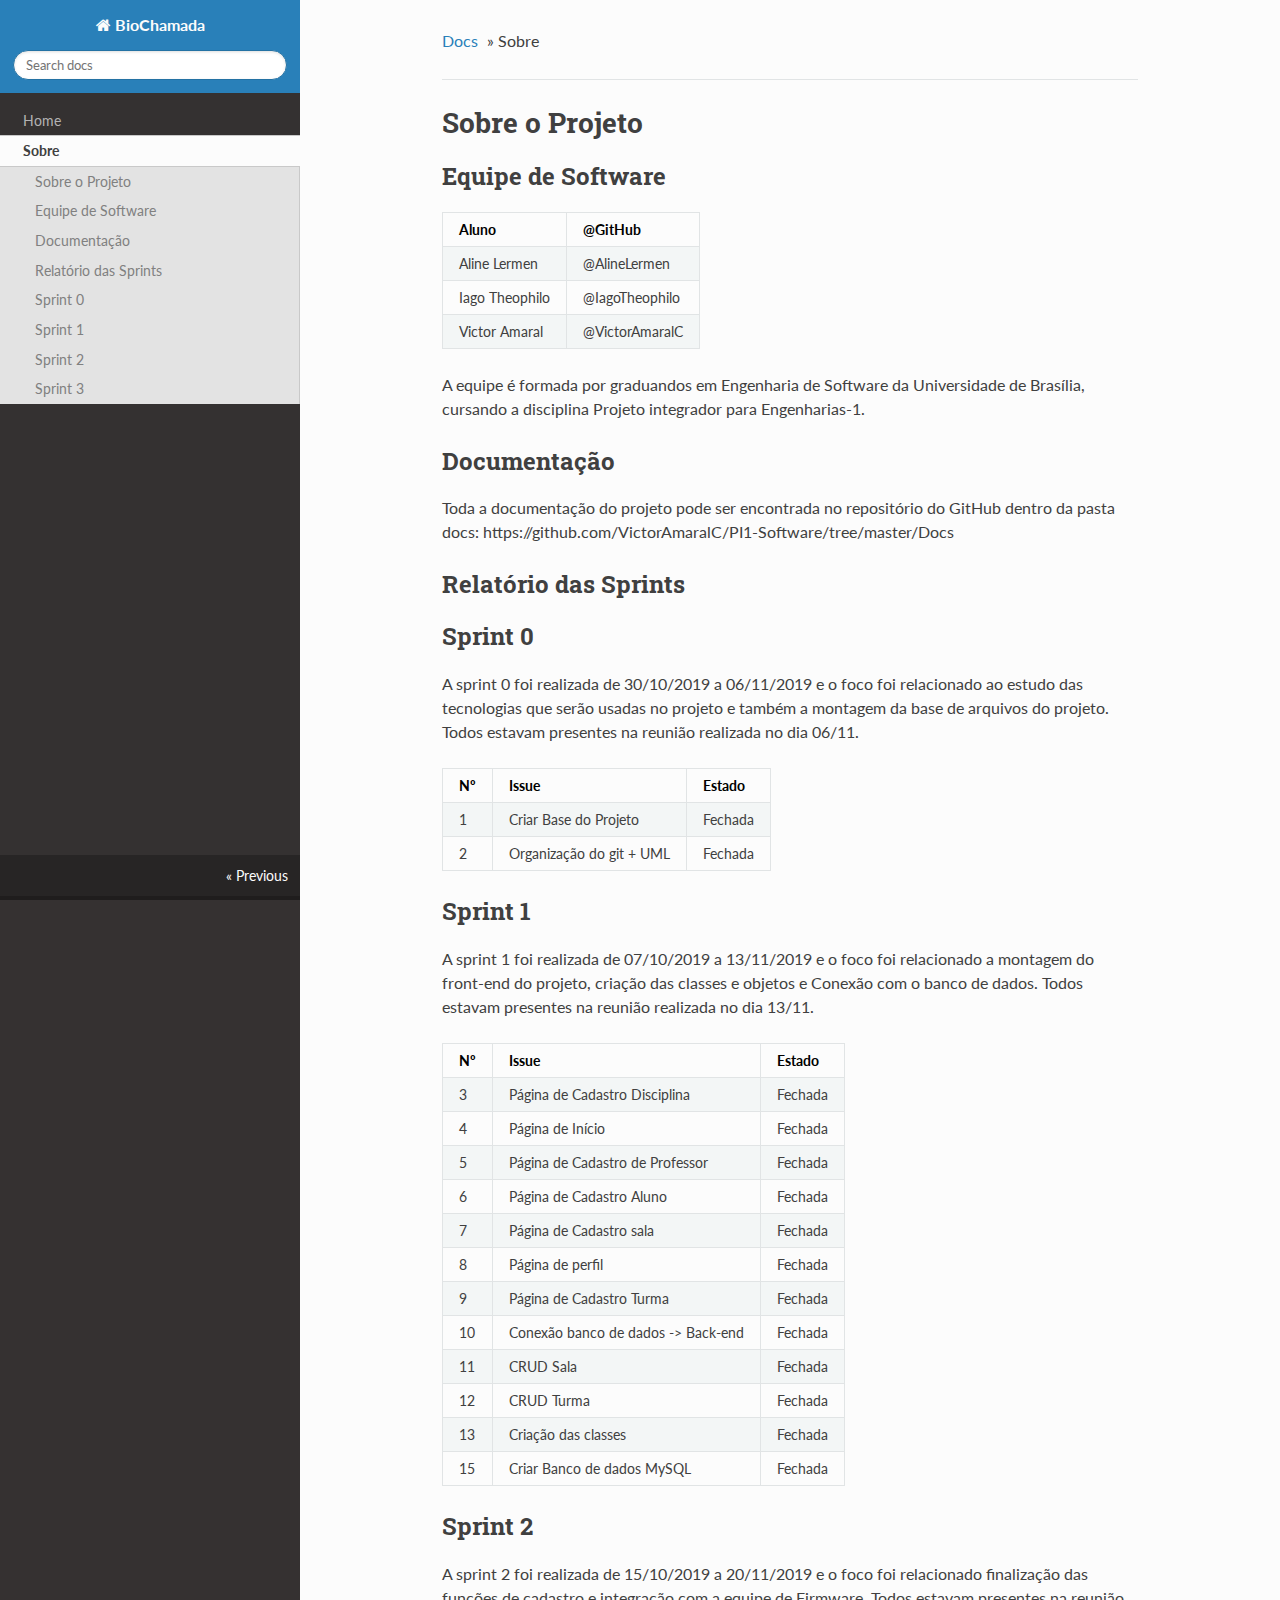
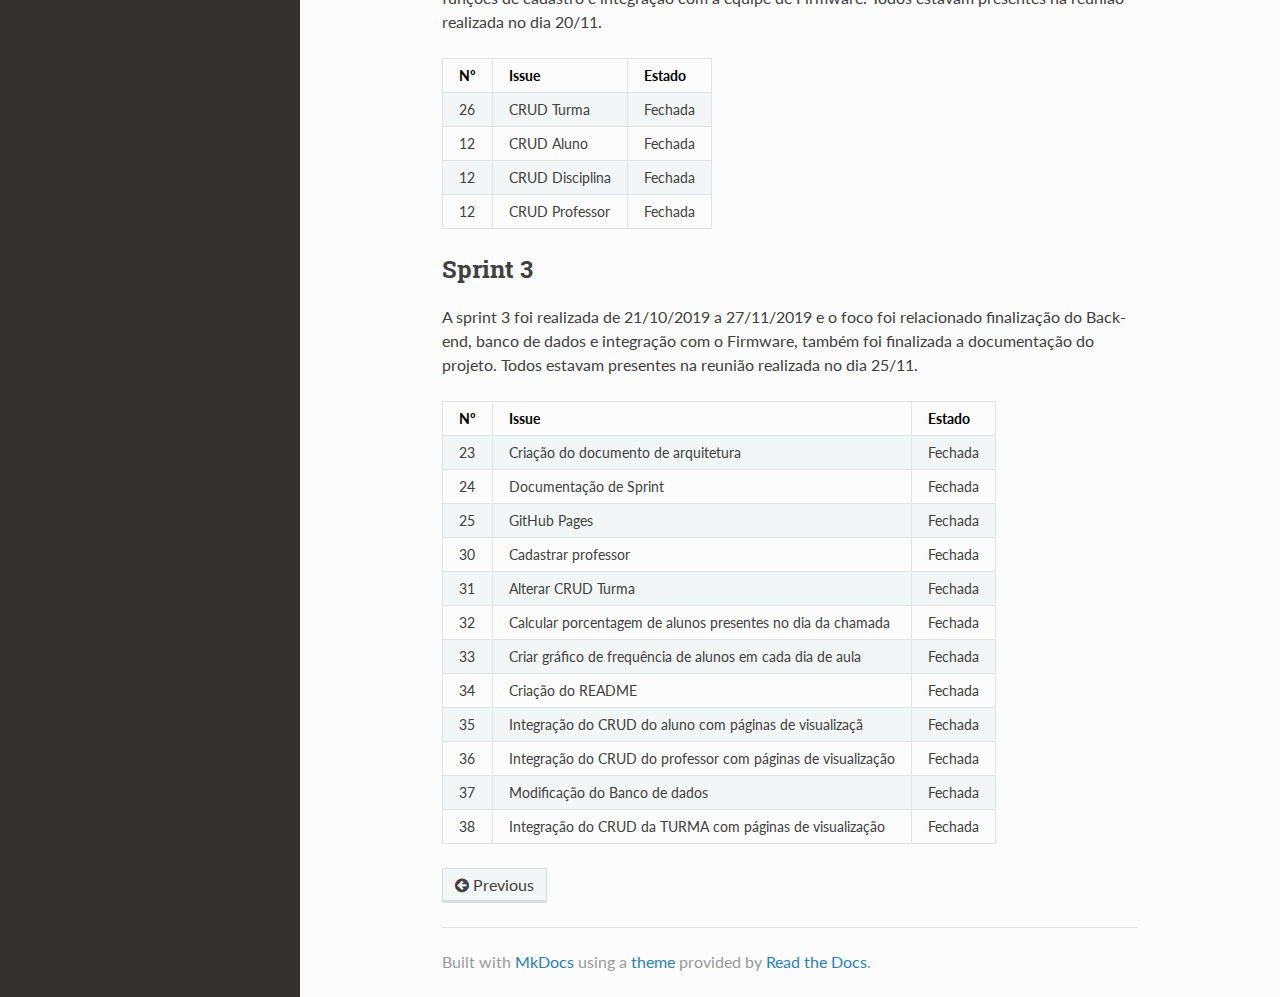
==== gh_pages/site/sobre/index.html @ 3fec2be5 "#25 #24 - Criação do GitHub Pages e da documentação de sprints" ====
<!DOCTYPE html>
<!--[if IE 8]><html class="no-js lt-ie9" lang="en" > <![endif]-->
<!--[if gt IE 8]><!--> <html class="no-js" lang="en" > <!--<![endif]-->
<head>
  <meta charset="utf-8">
  <meta http-equiv="X-UA-Compatible" content="IE=edge">
  <meta name="viewport" content="width=device-width, initial-scale=1.0">
  
  
  <link rel="shortcut icon" href="../img/favicon.ico">
  <title>Sobre - BioChamada</title>
  <link href='https://fonts.googleapis.com/css?family=Lato:400,700|Roboto+Slab:400,700|Inconsolata:400,700' rel='stylesheet' type='text/css'>

  <link rel="stylesheet" href="../css/theme.css" type="text/css" />
  <link rel="stylesheet" href="../css/theme_extra.css" type="text/css" />
  <link rel="stylesheet" href="../css/highlight.css">
  
  <script>
    // Current page data
    var mkdocs_page_name = "Sobre";
    var mkdocs_page_input_path = "sobre.md";
    var mkdocs_page_url = "/sobre/";
  </script>
  
  <script src="../js/jquery-2.1.1.min.js"></script>
  <script src="../js/modernizr-2.8.3.min.js"></script>
  <script type="text/javascript" src="../js/highlight.pack.js"></script> 
  
</head>

<body class="wy-body-for-nav" role="document">

  <div class="wy-grid-for-nav">

    
    <nav data-toggle="wy-nav-shift" class="wy-nav-side stickynav">
      <div class="wy-side-nav-search">
        <a href=".." class="icon icon-home"> BioChamada</a>
        <div role="search">
  <form id ="rtd-search-form" class="wy-form" action="../search.html" method="get">
    <input type="text" name="q" placeholder="Search docs" />
  </form>
</div>
      </div>

      <div class="wy-menu wy-menu-vertical" data-spy="affix" role="navigation" aria-label="main navigation">
	<ul class="current">
	  
          
            <li class="toctree-l1">
		
    <a class="" href="..">Home</a>
	    </li>
          
            <li class="toctree-l1 current">
		
    <a class="current" href="./">Sobre</a>
    <ul class="subnav">
            
    <li class="toctree-l2"><a href="#sobre-o-projeto">Sobre o Projeto</a></li>
    
        <ul>
        
            <li><a class="toctree-l3" href="#equipe-de-software">Equipe de Software</a></li>
        
            <li><a class="toctree-l3" href="#documentacao">Documentação</a></li>
        
            <li><a class="toctree-l3" href="#relatorio-das-sprints">Relatório das Sprints</a></li>
        
            <li><a class="toctree-l3" href="#sprint-0">Sprint 0</a></li>
        
            <li><a class="toctree-l3" href="#sprint-1">Sprint 1</a></li>
        
            <li><a class="toctree-l3" href="#sprint-2">Sprint 2</a></li>
        
            <li><a class="toctree-l3" href="#sprint-3">Sprint 3</a></li>
        
        </ul>
    

    </ul>
	    </li>
          
        </ul>
      </div>
      &nbsp;
    </nav>

    <section data-toggle="wy-nav-shift" class="wy-nav-content-wrap">

      
      <nav class="wy-nav-top" role="navigation" aria-label="top navigation">
        <i data-toggle="wy-nav-top" class="fa fa-bars"></i>
        <a href="..">BioChamada</a>
      </nav>

      
      <div class="wy-nav-content">
        <div class="rst-content">
          <div role="navigation" aria-label="breadcrumbs navigation">
  <ul class="wy-breadcrumbs">
    <li><a href="..">Docs</a> &raquo;</li>
    
      
    
    <li>Sobre</li>
    <li class="wy-breadcrumbs-aside">
      
    </li>
  </ul>
  <hr/>
</div>
          <div role="main">
            <div class="section">
              
                <h1 id="sobre-o-projeto">Sobre o Projeto</h1>
<h2 id="equipe-de-software">Equipe de Software</h2>
<table>
<thead>
<tr>
<th>Aluno</th>
<th>@GitHub</th>
</tr>
</thead>
<tbody>
<tr>
<td>Aline Lermen</td>
<td>@AlineLermen</td>
</tr>
<tr>
<td>Iago Theophilo</td>
<td>@IagoTheophilo</td>
</tr>
<tr>
<td>Victor Amaral</td>
<td>@VictorAmaralC</td>
</tr>
</tbody>
</table>
<p>A equipe é formada por graduandos em Engenharia de Software da Universidade de Brasília, cursando a disciplina Projeto integrador para Engenharias-1.</p>
<h2 id="documentacao">Documentação</h2>
<p>Toda a documentação do projeto pode ser encontrada no repositório do GitHub dentro da pasta docs: https://github.com/VictorAmaralC/PI1-Software/tree/master/Docs</p>
<h2 id="relatorio-das-sprints">Relatório das Sprints</h2>
<h2 id="sprint-0">Sprint 0</h2>
<p>A sprint 0 foi realizada de 30/10/2019 a 06/11/2019 e o foco foi relacionado ao estudo das tecnologias que serão usadas no projeto e também a montagem da base de arquivos do projeto. Todos estavam presentes na reunião realizada no dia 06/11.</p>
<table>
<thead>
<tr>
<th>Nº</th>
<th>Issue</th>
<th>Estado</th>
</tr>
</thead>
<tbody>
<tr>
<td>1</td>
<td>Criar Base do Projeto</td>
<td>Fechada</td>
</tr>
<tr>
<td>2</td>
<td>Organização do git + UML</td>
<td>Fechada</td>
</tr>
</tbody>
</table>
<h2 id="sprint-1">Sprint 1</h2>
<p>A sprint 1 foi realizada de 07/10/2019 a 13/11/2019 e o foco foi relacionado a montagem do front-end do projeto, criação das classes e objetos e Conexão com o banco de dados. Todos estavam presentes na reunião realizada no dia 13/11.</p>
<table>
<thead>
<tr>
<th>Nº</th>
<th>Issue</th>
<th>Estado</th>
</tr>
</thead>
<tbody>
<tr>
<td>3</td>
<td>Página de Cadastro Disciplina</td>
<td>Fechada</td>
</tr>
<tr>
<td>4</td>
<td>Página de Início</td>
<td>Fechada</td>
</tr>
<tr>
<td>5</td>
<td>Página de Cadastro de Professor</td>
<td>Fechada</td>
</tr>
<tr>
<td>6</td>
<td>Página de Cadastro Aluno</td>
<td>Fechada</td>
</tr>
<tr>
<td>7</td>
<td>Página de Cadastro sala</td>
<td>Fechada</td>
</tr>
<tr>
<td>8</td>
<td>Página de perfil</td>
<td>Fechada</td>
</tr>
<tr>
<td>9</td>
<td>Página de Cadastro Turma</td>
<td>Fechada</td>
</tr>
<tr>
<td>10</td>
<td>Conexão banco de dados -&gt; Back-end</td>
<td>Fechada</td>
</tr>
<tr>
<td>11</td>
<td>CRUD Sala</td>
<td>Fechada</td>
</tr>
<tr>
<td>12</td>
<td>CRUD Turma</td>
<td>Fechada</td>
</tr>
<tr>
<td>13</td>
<td>Criação das classes</td>
<td>Fechada</td>
</tr>
<tr>
<td>15</td>
<td>Criar Banco de dados MySQL</td>
<td>Fechada</td>
</tr>
</tbody>
</table>
<h2 id="sprint-2">Sprint 2</h2>
<p>A sprint 2 foi realizada de 15/10/2019 a 20/11/2019 e o foco foi relacionado finalização das funções de cadastro e integração com a equipe de Firmware. Todos estavam presentes na reunião realizada no dia 20/11.</p>
<table>
<thead>
<tr>
<th>Nº</th>
<th>Issue</th>
<th>Estado</th>
</tr>
</thead>
<tbody>
<tr>
<td>26</td>
<td>CRUD Turma</td>
<td>Fechada</td>
</tr>
<tr>
<td>12</td>
<td>CRUD Aluno</td>
<td>Fechada</td>
</tr>
<tr>
<td>12</td>
<td>CRUD Disciplina</td>
<td>Fechada</td>
</tr>
<tr>
<td>12</td>
<td>CRUD Professor</td>
<td>Fechada</td>
</tr>
</tbody>
</table>
<h2 id="sprint-3">Sprint 3</h2>
<p>A sprint 3 foi realizada de 21/10/2019 a 27/11/2019 e o foco foi relacionado finalização do Back-end, banco de dados e integração com o Firmware, também foi finalizada a documentação do projeto. Todos estavam presentes na reunião realizada no dia 25/11.</p>
<table>
<thead>
<tr>
<th>Nº</th>
<th>Issue</th>
<th>Estado</th>
</tr>
</thead>
<tbody>
<tr>
<td>23</td>
<td>Criação do documento de arquitetura</td>
<td>Fechada</td>
</tr>
<tr>
<td>24</td>
<td>Documentação de Sprint</td>
<td>Fechada</td>
</tr>
<tr>
<td>25</td>
<td>GitHub Pages</td>
<td>Fechada</td>
</tr>
<tr>
<td>30</td>
<td>Cadastrar professor</td>
<td>Fechada</td>
</tr>
<tr>
<td>31</td>
<td>Alterar CRUD Turma</td>
<td>Fechada</td>
</tr>
<tr>
<td>32</td>
<td>Calcular porcentagem de alunos presentes no dia da chamada</td>
<td>Fechada</td>
</tr>
<tr>
<td>33</td>
<td>Criar gráfico de frequência de alunos em cada dia de aula</td>
<td>Fechada</td>
</tr>
<tr>
<td>34</td>
<td>Criação do README</td>
<td>Fechada</td>
</tr>
<tr>
<td>35</td>
<td>Integração do CRUD do aluno com páginas de visualizaçã</td>
<td>Fechada</td>
</tr>
<tr>
<td>36</td>
<td>Integração do CRUD do professor com páginas de visualização</td>
<td>Fechada</td>
</tr>
<tr>
<td>37</td>
<td>Modificação do Banco de dados</td>
<td>Fechada</td>
</tr>
<tr>
<td>38</td>
<td>Integração do CRUD da TURMA com páginas de visualização</td>
<td>Fechada</td>
</tr>
</tbody>
</table>
              
            </div>
          </div>
          <footer>
  
    <div class="rst-footer-buttons" role="navigation" aria-label="footer navigation">
      
      
        <a href=".." class="btn btn-neutral" title="Home"><span class="icon icon-circle-arrow-left"></span> Previous</a>
      
    </div>
  

  <hr/>

  <div role="contentinfo">
    <!-- Copyright etc -->
    
  </div>

  Built with <a href="http://www.mkdocs.org">MkDocs</a> using a <a href="https://github.com/snide/sphinx_rtd_theme">theme</a> provided by <a href="https://readthedocs.org">Read the Docs</a>.
</footer>
	  
        </div>
      </div>

    </section>
    
  </div>

  <div class="rst-versions" role="note" style="cursor: pointer">
    <span class="rst-current-version" data-toggle="rst-current-version">
      
      
        <span><a href=".." style="color: #fcfcfc;">&laquo; Previous</a></span>
      
      
    </span>
</div>
    <script src="../js/theme.js"></script>

</body>
</html>
---- gh_pages/site/css/theme.css ----
/*
 * This file is copied from the upstream ReadTheDocs Sphinx
 * theme. To aid upgradability this file should *not* be edited.
 * modifications we need should be included in theme_extra.css.
 *
 * https://github.com/rtfd/readthedocs.org/blob/master/readthedocs/core/static/core/css/theme.css
 */

*{-webkit-box-sizing:border-box;-moz-box-sizing:border-box;box-sizing:border-box}article,aside,details,figcaption,figure,footer,header,hgroup,nav,section{display:block}audio,canvas,video{display:inline-block;*display:inline;*zoom:1}audio:not([controls]){display:none}[hidden]{display:none}*{-webkit-box-sizing:border-box;-moz-box-sizing:border-box;box-sizing:border-box}html{font-size:100%;-webkit-text-size-adjust:100%;-ms-text-size-adjust:100%}body{margin:0}a:hover,a:active{outline:0}abbr[title]{border-bottom:1px dotted}b,strong{font-weight:bold}blockquote{margin:0}dfn{font-style:italic}ins{background:#ff9;color:#000;text-decoration:none}mark{background:#ff0;color:#000;font-style:italic;font-weight:bold}pre,code,.rst-content tt,kbd,samp{font-family:monospace,serif;_font-family:"courier new",monospace;font-size:1em}pre{white-space:pre}q{quotes:none}q:before,q:after{content:"";content:none}small{font-size:85%}sub,sup{font-size:75%;line-height:0;position:relative;vertical-align:baseline}sup{top:-0.5em}sub{bottom:-0.25em}ul,ol,dl{margin:0;padding:0;list-style:none;list-style-image:none}li{list-style:none}dd{margin:0}img{border:0;-ms-interpolation-mode:bicubic;vertical-align:middle;max-width:100%}svg:not(:root){overflow:hidden}figure{margin:0}form{margin:0}fieldset{border:0;margin:0;padding:0}label{cursor:pointer}legend{border:0;*margin-left:-7px;padding:0;white-space:normal}button,input,select,textarea{font-size:100%;margin:0;vertical-align:baseline;*vertical-align:middle}button,input{line-height:normal}button,input[type="button"],input[type="reset"],input[type="submit"]{cursor:pointer;-webkit-appearance:button;*overflow:visible}button[disabled],input[disabled]{cursor:default}input[type="checkbox"],input[type="radio"]{box-sizing:border-box;padding:0;*width:13px;*height:13px}input[type="search"]{-webkit-appearance:textfield;-moz-box-sizing:content-box;-webkit-box-sizing:content-box;box-sizing:content-box}input[type="search"]::-webkit-search-decoration,input[type="search"]::-webkit-search-cancel-button{-webkit-appearance:none}button::-moz-focus-inner,input::-moz-focus-inner{border:0;padding:0}textarea{overflow:auto;vertical-align:top;resize:vertical}table{border-collapse:collapse;border-spacing:0}td{vertical-align:top}.chromeframe{margin:0.2em 0;background:#ccc;color:#000;padding:0.2em 0}.ir{display:block;border:0;text-indent:-999em;overflow:hidden;background-color:transparent;background-repeat:no-repeat;text-align:left;direction:ltr;*line-height:0}.ir br{display:none}.hidden{display:none !important;visibility:hidden}.visuallyhidden{border:0;clip:rect(0 0 0 0);height:1px;margin:-1px;overflow:hidden;padding:0;position:absolute;width:1px}.visuallyhidden.focusable:active,.visuallyhidden.focusable:focus{clip:auto;height:auto;margin:0;overflow:visible;position:static;width:auto}.invisible{visibility:hidden}.relative{position:relative}big,small{font-size:100%}@media print{html,body,section{background:none !important}*{box-shadow:none !important;text-shadow:none !important;filter:none !important;-ms-filter:none !important}a,a:visited{text-decoration:underline}.ir a:after,a[href^="javascript:"]:after,a[href^="#"]:after{content:""}pre,blockquote{page-break-inside:avoid}thead{display:table-header-group}tr,img{page-break-inside:avoid}img{max-width:100% !important}@page{margin:0.5cm}p,h2,h3{orphans:3;widows:3}h2,h3{page-break-after:avoid}}.fa:before,.rst-content .admonition-title:before,.rst-content h1 .headerlink:before,.rst-content h2 .headerlink:before,.rst-content h3 .headerlink:before,.rst-content h4 .headerlink:before,.rst-content h5 .headerlink:before,.rst-content h6 .headerlink:before,.rst-content dl dt .headerlink:before,.icon:before,.wy-dropdown .caret:before,.wy-inline-validate.wy-inline-validate-success .wy-input-context:before,.wy-inline-validate.wy-inline-validate-danger .wy-input-context:before,.wy-inline-validate.wy-inline-validate-warning .wy-input-context:before,.wy-inline-validate.wy-inline-validate-info .wy-input-context:before,.wy-alert,.rst-content .note,.rst-content .attention,.rst-content .caution,.rst-content .danger,.rst-content .error,.rst-content .hint,.rst-content .important,.rst-content .tip,.rst-content .warning,.rst-content .seealso,.rst-content .admonition-todo,.btn,input[type="text"],input[type="password"],input[type="email"],input[type="url"],input[type="date"],input[type="month"],input[type="time"],input[type="datetime"],input[type="datetime-local"],input[type="week"],input[type="number"],input[type="search"],input[type="tel"],input[type="color"],select,textarea,.wy-menu-vertical li.on a,.wy-menu-vertical li.current>a,.wy-side-nav-search>a,.wy-side-nav-search .wy-dropdown>a,.wy-nav-top a{-webkit-font-smoothing:antialiased}.clearfix{*zoom:1}.clearfix:before,.clearfix:after{display:table;content:""}.clearfix:after{clear:both}/*!
 *  Font Awesome 4.1.0 by @davegandy - http://fontawesome.io - @fontawesome
 *  License - http://fontawesome.io/license (Font: SIL OFL 1.1, CSS: MIT License)
 */@font-face{font-family:'FontAwesome';src:url("../fonts/fontawesome-webfont.eot?v=4.1.0");src:url("../fonts/fontawesome-webfont.eot?#iefix&v=4.1.0") format("embedded-opentype"),url("../fonts/fontawesome-webfont.woff?v=4.1.0") format("woff"),url("../fonts/fontawesome-webfont.ttf?v=4.1.0") format("truetype"),url("../fonts/fontawesome-webfont.svg?v=4.1.0#fontawesomeregular") format("svg");font-weight:normal;font-style:normal}.fa,.rst-content .admonition-title,.rst-content h1 .headerlink,.rst-content h2 .headerlink,.rst-content h3 .headerlink,.rst-content h4 .headerlink,.rst-content h5 .headerlink,.rst-content h6 .headerlink,.rst-content dl dt .headerlink,.icon{display:inline-block;font-family:FontAwesome;font-style:normal;font-weight:normal;line-height:1;-webkit-font-smoothing:antialiased;-moz-osx-font-smoothing:grayscale}.fa-lg{font-size:1.33333em;line-height:0.75em;vertical-align:-15%}.fa-2x{font-size:2em}.fa-3x{font-size:3em}.fa-4x{font-size:4em}.fa-5x{font-size:5em}.fa-fw{width:1.28571em;text-align:center}.fa-ul{padding-left:0;margin-left:2.14286em;list-style-type:none}.fa-ul>li{position:relative}.fa-li{position:absolute;left:-2.14286em;width:2.14286em;top:0.14286em;text-align:center}.fa-li.fa-lg{left:-1.85714em}.fa-border{padding:.2em .25em .15em;border:solid 0.08em #eee;border-radius:.1em}.pull-right{float:right}.pull-left{float:left}.fa.pull-left,.rst-content .pull-left.admonition-title,.rst-content h1 .pull-left.headerlink,.rst-content h2 .pull-left.headerlink,.rst-content h3 .pull-left.headerlink,.rst-content h4 .pull-left.headerlink,.rst-content h5 .pull-left.headerlink,.rst-content h6 .pull-left.headerlink,.rst-content dl dt .pull-left.headerlink,.pull-left.icon{margin-right:.3em}.fa.pull-right,.rst-content .pull-right.admonition-title,.rst-content h1 .pull-right.headerlink,.rst-content h2 .pull-right.headerlink,.rst-content h3 .pull-right.headerlink,.rst-content h4 .pull-right.headerlink,.rst-content h5 .pull-right.headerlink,.rst-content h6 .pull-right.headerlink,.rst-content dl dt .pull-right.headerlink,.pull-right.icon{margin-left:.3em}.fa-spin{-webkit-animation:spin 2s infinite linear;-moz-animation:spin 2s infinite linear;-o-animation:spin 2s infinite linear;animation:spin 2s infinite linear}@-moz-keyframes spin{0%{-moz-transform:rotate(0deg)}100%{-moz-transform:rotate(359deg)}}@-webkit-keyframes spin{0%{-webkit-transform:rotate(0deg)}100%{-webkit-transform:rotate(359deg)}}@-o-keyframes spin{0%{-o-transform:rotate(0deg)}100%{-o-transform:rotate(359deg)}}@keyframes spin{0%{-webkit-transform:rotate(0deg);transform:rotate(0deg)}100%{-webkit-transform:rotate(359deg);transform:rotate(359deg)}}.fa-rotate-90{filter:progid:DXImageTransform.Microsoft.BasicImage(rotation=1);-webkit-transform:rotate(90deg);-moz-transform:rotate(90deg);-ms-transform:rotate(90deg);-o-transform:rotate(90deg);transform:rotate(90deg)}.fa-rotate-180{filter:progid:DXImageTransform.Microsoft.BasicImage(rotation=2);-webkit-transform:rotate(180deg);-moz-transform:rotate(180deg);-ms-transform:rotate(180deg);-o-transform:rotate(180deg);transform:rotate(180deg)}.fa-rotate-270{filter:progid:DXImageTransform.Microsoft.BasicImage(rotation=3);-webkit-transform:rotate(270deg);-moz-transform:rotate(270deg);-ms-transform:rotate(270deg);-o-transform:rotate(270deg);transform:rotate(270deg)}.fa-flip-horizontal{filter:progid:DXImageTransform.Microsoft.BasicImage(rotation=0);-webkit-transform:scale(-1, 1);-moz-transform:scale(-1, 1);-ms-transform:scale(-1, 1);-o-transform:scale(-1, 1);transform:scale(-1, 1)}.fa-flip-vertical{filter:progid:DXImageTransform.Microsoft.BasicImage(rotation=2);-webkit-transform:scale(1, -1);-moz-transform:scale(1, -1);-ms-transform:scale(1, -1);-o-transform:scale(1, -1);transform:scale(1, -1)}.fa-stack{position:relative;display:inline-block;width:2em;height:2em;line-height:2em;vertical-align:middle}.fa-stack-1x,.fa-stack-2x{position:absolute;left:0;width:100%;text-align:center}.fa-stack-1x{line-height:inherit}.fa-stack-2x{font-size:2em}.fa-inverse{color:#fff}.fa-glass:before{content:""}.fa-music:before{content:""}.fa-search:before,.icon-search:before{content:""}.fa-envelope-o:before{content:""}.fa-heart:before{content:""}.fa-star:before{content:""}.fa-star-o:before{content:""}.fa-user:before{content:""}.fa-film:before{content:""}.fa-th-large:before{content:""}.fa-th:before{content:""}.fa-th-list:before{content:""}.fa-check:before{content:""}.fa-times:before{content:""}.fa-search-plus:before{content:""}.fa-search-minus:before{content:""}.fa-power-off:before{content:""}.fa-signal:before{content:""}.fa-gear:before,.fa-cog:before{content:""}.fa-trash-o:before{content:""}.fa-home:before,.icon-home:before{content:""}.fa-file-o:before{content:""}.fa-clock-o:before{content:""}.fa-road:before{content:""}.fa-download:before{content:""}.fa-arrow-circle-o-down:before{content:""}.fa-arrow-circle-o-up:before{content:""}.fa-inbox:before{content:""}.fa-play-circle-o:before{content:""}.fa-rotate-right:before,.fa-repeat:before{content:""}.fa-refresh:before{content:""}.fa-list-alt:before{content:""}.fa-lock:before{content:""}.fa-flag:before{content:""}.fa-headphones:before{content:""}.fa-volume-off:before{content:""}.fa-volume-down:before{content:""}.fa-volume-up:before{content:""}.fa-qrcode:before{content:""}.fa-barcode:before{content:""}.fa-tag:before{content:""}.fa-tags:before{content:""}.fa-book:before,.icon-book:before{content:""}.fa-bookmark:before{content:""}.fa-print:before{content:""}.fa-camera:before{content:""}.fa-font:before{content:""}.fa-bold:before{content:""}.fa-italic:before{content:""}.fa-text-height:before{content:""}.fa-text-width:before{content:""}.fa-align-left:before{content:""}.fa-align-center:before{content:""}.fa-align-right:before{content:""}.fa-align-justify:before{content:""}.fa-list:before{content:""}.fa-dedent:before,.fa-outdent:before{content:""}.fa-indent:before{content:""}.fa-video-camera:before{content:""}.fa-photo:before,.fa-image:before,.fa-picture-o:before{content:""}.fa-pencil:before{content:""}.fa-map-marker:before{content:""}.fa-adjust:before{content:""}.fa-tint:before{content:""}.fa-edit:before,.fa-pencil-square-o:before{content:""}.fa-share-square-o:before{content:""}.fa-check-square-o:before{content:""}.fa-arrows:before{content:""}.fa-step-backward:before{content:""}.fa-fast-backward:before{content:""}.fa-backward:before{content:""}.fa-play:before{content:""}.fa-pause:before{content:""}.fa-stop:before{content:""}.fa-forward:before{content:""}.fa-fast-forward:before{content:""}.fa-step-forward:before{content:""}.fa-eject:before{content:""}.fa-chevron-left:before{content:""}.fa-chevron-right:before{content:""}.fa-plus-circle:before{content:""}.fa-minus-circle:before{content:""}.fa-times-circle:before,.wy-inline-validate.wy-inline-validate-danger .wy-input-context:before{content:""}.fa-check-circle:before,.wy-inline-validate.wy-inline-validate-success .wy-input-context:before{content:""}.fa-question-circle:before{content:""}.fa-info-circle:before{content:""}.fa-crosshairs:before{content:""}.fa-times-circle-o:before{content:""}.fa-check-circle-o:before{content:""}.fa-ban:before{content:""}.fa-arrow-left:before{content:""}.fa-arrow-right:before{content:""}.fa-arrow-up:before{content:""}.fa-arrow-down:before{content:""}.fa-mail-forward:before,.fa-share:before{content:""}.fa-expand:before{content:""}.fa-compress:before{content:""}.fa-plus:before{content:""}.fa-minus:before{content:""}.fa-asterisk:before{content:""}.fa-exclamation-circle:before,.wy-inline-validate.wy-inline-validate-warning .wy-input-context:before,.wy-inline-validate.wy-inline-validate-info .wy-input-context:before,.rst-content .admonition-title:before{content:""}.fa-gift:before{content:""}.fa-leaf:before{content:""}.fa-fire:before,.icon-fire:before{content:""}.fa-eye:before{content:""}.fa-eye-slash:before{content:""}.fa-warning:before,.fa-exclamation-triangle:before{content:""}.fa-plane:before{content:""}.fa-calendar:before{content:""}.fa-random:before{content:""}.fa-comment:before{content:""}.fa-magnet:before{content:""}.fa-chevron-up:before{content:""}.fa-chevron-down:before{content:""}.fa-retweet:before{content:""}.fa-shopping-cart:before{content:""}.fa-folder:before{content:""}.fa-folder-open:before{content:""}.fa-arrows-v:before{content:""}.fa-arrows-h:before{content:""}.fa-bar-chart-o:before{content:""}.fa-twitter-square:before{content:""}.fa-facebook-square:before{content:""}.fa-camera-retro:before{content:""}.fa-key:before{content:""}.fa-gears:before,.fa-cogs:before{content:""}.fa-comments:before{content:""}.fa-thumbs-o-up:before{content:""}.fa-thumbs-o-down:before{content:""}.fa-star-half:before{content:""}.fa-heart-o:before{content:""}.fa-sign-out:before{content:""}.fa-linkedin-square:before{content:""}.fa-thumb-tack:before{content:""}.fa-external-link:before{content:""}.fa-sign-in:before{content:""}.fa-trophy:before{content:""}.fa-github-square:before{content:""}.fa-upload:before{content:""}.fa-lemon-o:before{content:""}.fa-phone:before{content:""}.fa-square-o:before{content:""}.fa-bookmark-o:before{content:""}.fa-phone-square:before{content:""}.fa-twitter:before{content:""}.fa-facebook:before{content:""}.fa-github:before,.icon-github:before{content:""}.fa-unlock:before{content:""}.fa-credit-card:before{content:""}.fa-rss:before{content:""}.fa-hdd-o:before{content:""}.fa-bullhorn:before{content:""}.fa-bell:before{content:""}.fa-certificate:before{content:""}.fa-hand-o-right:before{content:""}.fa-hand-o-left:before{content:""}.fa-hand-o-up:before{content:""}.fa-hand-o-down:before{content:""}.fa-arrow-circle-left:before,.icon-circle-arrow-left:before{content:""}.fa-arrow-circle-right:before,.icon-circle-arrow-right:before{content:""}.fa-arrow-circle-up:before{content:""}.fa-arrow-circle-down:before{content:""}.fa-globe:before{content:""}.fa-wrench:before{content:""}.fa-tasks:before{content:""}.fa-filter:before{content:""}.fa-briefcase:before{content:""}.fa-arrows-alt:before{content:""}.fa-group:before,.fa-users:before{content:""}.fa-chain:before,.fa-link:before,.icon-link:before{content:""}.fa-cloud:before{content:""}.fa-flask:before{content:""}.fa-cut:before,.fa-scissors:before{content:""}.fa-copy:before,.fa-files-o:before{content:""}.fa-paperclip:before{content:""}.fa-save:before,.fa-floppy-o:before{content:""}.fa-square:before{content:""}.fa-navicon:before,.fa-reorder:before,.fa-bars:before{content:""}.fa-list-ul:before{content:""}.fa-list-ol:before{content:""}.fa-strikethrough:before{content:""}.fa-underline:before{content:""}.fa-table:before{content:""}.fa-magic:before{content:""}.fa-truck:before{content:""}.fa-pinterest:before{content:""}.fa-pinterest-square:before{content:""}.fa-google-plus-square:before{content:""}.fa-google-plus:before{content:""}.fa-money:before{content:""}.fa-caret-down:before,.wy-dropdown .caret:before,.icon-caret-down:before{content:""}.fa-caret-up:before{content:""}.fa-caret-left:before{content:""}.fa-caret-right:before{content:""}.fa-columns:before{content:""}.fa-unsorted:before,.fa-sort:before{content:""}.fa-sort-down:before,.fa-sort-desc:before{content:""}.fa-sort-up:before,.fa-sort-asc:before{content:""}.fa-envelope:before{content:""}.fa-linkedin:before{content:""}.fa-rotate-left:before,.fa-undo:before{content:""}.fa-legal:before,.fa-gavel:before{content:""}.fa-dashboard:before,.fa-tachometer:before{content:""}.fa-comment-o:before{content:""}.fa-comments-o:before{content:""}.fa-flash:before,.fa-bolt:before{content:""}.fa-sitemap:before{content:""}.fa-umbrella:before{content:""}.fa-paste:before,.fa-clipboard:before{content:""}.fa-lightbulb-o:before{content:""}.fa-exchange:before{content:""}.fa-cloud-download:before{content:""}.fa-cloud-upload:before{content:""}.fa-user-md:before{content:""}.fa-stethoscope:before{content:""}.fa-suitcase:before{content:""}.fa-bell-o:before{content:""}.fa-coffee:before{content:""}.fa-cutlery:before{content:""}.fa-file-text-o:before{content:""}.fa-building-o:before{content:""}.fa-hospital-o:before{content:""}.fa-ambulance:before{content:""}.fa-medkit:before{content:""}.fa-fighter-jet:before{content:""}.fa-beer:before{content:""}.fa-h-square:before{content:""}.fa-plus-square:before{content:""}.fa-angle-double-left:before{content:""}.fa-angle-double-right:before{content:""}.fa-angle-double-up:before{content:""}.fa-angle-double-down:before{content:""}.fa-angle-left:before{content:""}.fa-angle-right:before{content:""}.fa-angle-up:before{content:""}.fa-angle-down:before{content:""}.fa-desktop:before{content:""}.fa-laptop:before{content:""}.fa-tablet:before{content:""}.fa-mobile-phone:before,.fa-mobile:before{content:""}.fa-circle-o:before{content:""}.fa-quote-left:before{content:""}.fa-quote-right:before{content:""}.fa-spinner:before{content:""}.fa-circle:before{content:""}.fa-mail-reply:before,.fa-reply:before{content:""}.fa-github-alt:before{content:""}.fa-folder-o:before{content:""}.fa-folder-open-o:before{content:""}.fa-smile-o:before{content:""}.fa-frown-o:before{content:""}.fa-meh-o:before{content:""}.fa-gamepad:before{content:""}.fa-keyboard-o:before{content:""}.fa-flag-o:before{content:""}.fa-flag-checkered:before{content:""}.fa-terminal:before{content:""}.fa-code:before{content:""}.fa-mail-reply-all:before,.fa-reply-all:before{content:""}.fa-star-half-empty:before,.fa-star-half-full:before,.fa-star-half-o:before{content:""}.fa-location-arrow:before{content:""}.fa-crop:before{content:""}.fa-code-fork:before{content:""}.fa-unlink:before,.fa-chain-broken:before{content:""}.fa-question:before{content:""}.fa-info:before{content:""}.fa-exclamation:before{content:""}.fa-superscript:before{content:""}.fa-subscript:before{content:""}.fa-eraser:before{content:""}.fa-puzzle-piece:before{content:""}.fa-microphone:before{content:""}.fa-microphone-slash:before{content:""}.fa-shield:before{content:""}.fa-calendar-o:before{content:""}.fa-fire-extinguisher:before{content:""}.fa-rocket:before{content:""}.fa-maxcdn:before{content:""}.fa-chevron-circle-left:before{content:""}.fa-chevron-circle-right:before{content:""}.fa-chevron-circle-up:before{content:""}.fa-chevron-circle-down:before{content:""}.fa-html5:before{content:""}.fa-css3:before{content:""}.fa-anchor:before{content:""}.fa-unlock-alt:before{content:""}.fa-bullseye:before{content:""}.fa-ellipsis-h:before{content:""}.fa-ellipsis-v:before{content:""}.fa-rss-square:before{content:""}.fa-play-circle:before{content:""}.fa-ticket:before{content:""}.fa-minus-square:before{content:""}.fa-minus-square-o:before{content:""}.fa-level-up:before{content:""}.fa-level-down:before{content:""}.fa-check-square:before{content:""}.fa-pencil-square:before{content:""}.fa-external-link-square:before{content:""}.fa-share-square:before{content:""}.fa-compass:before{content:""}.fa-toggle-down:before,.fa-caret-square-o-down:before{content:""}.fa-toggle-up:before,.fa-caret-square-o-up:before{content:""}.fa-toggle-right:before,.fa-caret-square-o-right:before{content:""}.fa-euro:before,.fa-eur:before{content:""}.fa-gbp:before{content:""}.fa-dollar:before,.fa-usd:before{content:""}.fa-rupee:before,.fa-inr:before{content:""}.fa-cny:before,.fa-rmb:before,.fa-yen:before,.fa-jpy:before{content:""}.fa-ruble:before,.fa-rouble:before,.fa-rub:before{content:""}.fa-won:before,.fa-krw:before{content:""}.fa-bitcoin:before,.fa-btc:before{content:""}.fa-file:before{content:""}.fa-file-text:before{content:""}.fa-sort-alpha-asc:before{content:""}.fa-sort-alpha-desc:before{content:""}.fa-sort-amount-asc:before{content:""}.fa-sort-amount-desc:before{content:""}.fa-sort-numeric-asc:before{content:""}.fa-sort-numeric-desc:before{content:""}.fa-thumbs-up:before{content:""}.fa-thumbs-down:before{content:""}.fa-youtube-square:before{content:""}.fa-youtube:before{content:""}.fa-xing:before{content:""}.fa-xing-square:before{content:""}.fa-youtube-play:before{content:""}.fa-dropbox:before{content:""}.fa-stack-overflow:before{content:""}.fa-instagram:before{content:""}.fa-flickr:before{content:""}.fa-adn:before{content:""}.fa-bitbucket:before,.icon-bitbucket:before{content:""}.fa-bitbucket-square:before{content:""}.fa-tumblr:before{content:""}.fa-tumblr-square:before{content:""}.fa-long-arrow-down:before{content:""}.fa-long-arrow-up:before{content:""}.fa-long-arrow-left:before{content:""}.fa-long-arrow-right:before{content:""}.fa-apple:before{content:""}.fa-windows:before{content:""}.fa-android:before{content:""}.fa-linux:before{content:""}.fa-dribbble:before{content:""}.fa-skype:before{content:""}.fa-foursquare:before{content:""}.fa-trello:before{content:""}.fa-female:before{content:""}.fa-male:before{content:""}.fa-gittip:before{content:""}.fa-sun-o:before{content:""}.fa-moon-o:before{content:""}.fa-archive:before{content:""}.fa-bug:before{content:""}.fa-vk:before{content:""}.fa-weibo:before{content:""}.fa-renren:before{content:""}.fa-pagelines:before{content:""}.fa-stack-exchange:before{content:""}.fa-arrow-circle-o-right:before{content:""}.fa-arrow-circle-o-left:before{content:""}.fa-toggle-left:before,.fa-caret-square-o-left:before{content:""}.fa-dot-circle-o:before{content:""}.fa-wheelchair:before{content:""}.fa-vimeo-square:before{content:""}.fa-turkish-lira:before,.fa-try:before{content:""}.fa-plus-square-o:before{content:""}.fa-space-shuttle:before{content:""}.fa-slack:before{content:""}.fa-envelope-square:before{content:""}.fa-wordpress:before{content:""}.fa-openid:before{content:""}.fa-institution:before,.fa-bank:before,.fa-university:before{content:""}.fa-mortar-board:before,.fa-graduation-cap:before{content:""}.fa-yahoo:before{content:""}.fa-google:before{content:""}.fa-reddit:before{content:""}.fa-reddit-square:before{content:""}.fa-stumbleupon-circle:before{content:""}.fa-stumbleupon:before{content:""}.fa-delicious:before{content:""}.fa-digg:before{content:""}.fa-pied-piper-square:before,.fa-pied-piper:before{content:""}.fa-pied-piper-alt:before{content:""}.fa-drupal:before{content:""}.fa-joomla:before{content:""}.fa-language:before{content:""}.fa-fax:before{content:""}.fa-building:before{content:""}.fa-child:before{content:""}.fa-paw:before{content:""}.fa-spoon:before{content:""}.fa-cube:before{content:""}.fa-cubes:before{content:""}.fa-behance:before{content:""}.fa-behance-square:before{content:""}.fa-steam:before{content:""}.fa-steam-square:before{content:""}.fa-recycle:before{content:""}.fa-automobile:before,.fa-car:before{content:""}.fa-cab:before,.fa-taxi:before{content:""}.fa-tree:before{content:""}.fa-spotify:before{content:""}.fa-deviantart:before{content:""}.fa-soundcloud:before{content:""}.fa-database:before{content:""}.fa-file-pdf-o:before{content:""}.fa-file-word-o:before{content:""}.fa-file-excel-o:before{content:""}.fa-file-powerpoint-o:before{content:""}.fa-file-photo-o:before,.fa-file-picture-o:before,.fa-file-image-o:before{content:""}.fa-file-zip-o:before,.fa-file-archive-o:before{content:""}.fa-file-sound-o:before,.fa-file-audio-o:before{content:""}.fa-file-movie-o:before,.fa-file-video-o:before{content:""}.fa-file-code-o:before{content:""}.fa-vine:before{content:""}.fa-codepen:before{content:""}.fa-jsfiddle:before{content:""}.fa-life-bouy:before,.fa-life-saver:before,.fa-support:before,.fa-life-ring:before{content:""}.fa-circle-o-notch:before{content:""}.fa-ra:before,.fa-rebel:before{content:""}.fa-ge:before,.fa-empire:before{content:""}.fa-git-square:before{content:""}.fa-git:before{content:""}.fa-hacker-news:before{content:""}.fa-tencent-weibo:before{content:""}.fa-qq:before{content:""}.fa-wechat:before,.fa-weixin:before{content:""}.fa-send:before,.fa-paper-plane:before{content:""}.fa-send-o:before,.fa-paper-plane-o:before{content:""}.fa-history:before{content:""}.fa-circle-thin:before{content:""}.fa-header:before{content:""}.fa-paragraph:before{content:""}.fa-sliders:before{content:""}.fa-share-alt:before{content:""}.fa-share-alt-square:before{content:""}.fa-bomb:before{content:""}.fa,.rst-content .admonition-title,.rst-content h1 .headerlink,.rst-content h2 .headerlink,.rst-content h3 .headerlink,.rst-content h4 .headerlink,.rst-content h5 .headerlink,.rst-content h6 .headerlink,.rst-content dl dt .headerlink,.icon,.wy-dropdown .caret,.wy-inline-validate.wy-inline-validate-success .wy-input-context,.wy-inline-validate.wy-inline-validate-danger .wy-input-context,.wy-inline-validate.wy-inline-validate-warning .wy-input-context,.wy-inline-validate.wy-inline-validate-info .wy-input-context{font-family:inherit}.fa:before,.rst-content .admonition-title:before,.rst-content h1 .headerlink:before,.rst-content h2 .headerlink:before,.rst-content h3 .headerlink:before,.rst-content h4 .headerlink:before,.rst-content h5 .headerlink:before,.rst-content h6 .headerlink:before,.rst-content dl dt .headerlink:before,.icon:before,.wy-dropdown .caret:before,.wy-inline-validate.wy-inline-validate-success .wy-input-context:before,.wy-inline-validate.wy-inline-validate-danger .wy-input-context:before,.wy-inline-validate.wy-inline-validate-warning .wy-input-context:before,.wy-inline-validate.wy-inline-validate-info .wy-input-context:before{font-family:"FontAwesome";display:inline-block;font-style:normal;font-weight:normal;line-height:1;text-decoration:inherit}a .fa,a .rst-content .admonition-title,.rst-content a .admonition-title,a .rst-content h1 .headerlink,.rst-content h1 a .headerlink,a .rst-content h2 .headerlink,.rst-content h2 a .headerlink,a .rst-content h3 .headerlink,.rst-content h3 a .headerlink,a .rst-content h4 .headerlink,.rst-content h4 a .headerlink,a .rst-content h5 .headerlink,.rst-content h5 a .headerlink,a .rst-content h6 .headerlink,.rst-content h6 a .headerlink,a .rst-content dl dt .headerlink,.rst-content dl dt a .headerlink,a .icon{display:inline-block;text-decoration:inherit}.btn .fa,.btn .rst-content .admonition-title,.rst-content .btn .admonition-title,.btn .rst-content h1 .headerlink,.rst-content h1 .btn .headerlink,.btn .rst-content h2 .headerlink,.rst-content h2 .btn .headerlink,.btn .rst-content h3 .headerlink,.rst-content h3 .btn .headerlink,.btn .rst-content h4 .headerlink,.rst-content h4 .btn .headerlink,.btn .rst-content h5 .headerlink,.rst-content h5 .btn .headerlink,.btn .rst-content h6 .headerlink,.rst-content h6 .btn .headerlink,.btn .rst-content dl dt .headerlink,.rst-content dl dt .btn .headerlink,.btn .icon,.nav .fa,.nav .rst-content .admonition-title,.rst-content .nav .admonition-title,.nav .rst-content h1 .headerlink,.rst-content h1 .nav .headerlink,.nav .rst-content h2 .headerlink,.rst-content h2 .nav .headerlink,.nav .rst-content h3 .headerlink,.rst-content h3 .nav .headerlink,.nav .rst-content h4 .headerlink,.rst-content h4 .nav .headerlink,.nav .rst-content h5 .headerlink,.rst-content h5 .nav .headerlink,.nav .rst-content h6 .headerlink,.rst-content h6 .nav .headerlink,.nav .rst-content dl dt .headerlink,.rst-content dl dt .nav .headerlink,.nav .icon{display:inline}.btn .fa.fa-large,.btn .rst-content .fa-large.admonition-title,.rst-content .btn .fa-large.admonition-title,.btn .rst-content h1 .fa-large.headerlink,.rst-content h1 .btn .fa-large.headerlink,.btn .rst-content h2 .fa-large.headerlink,.rst-content h2 .btn .fa-large.headerlink,.btn .rst-content h3 .fa-large.headerlink,.rst-content h3 .btn .fa-large.headerlink,.btn .rst-content h4 .fa-large.headerlink,.rst-content h4 .btn .fa-large.headerlink,.btn .rst-content h5 .fa-large.headerlink,.rst-content h5 .btn .fa-large.headerlink,.btn .rst-content h6 .fa-large.headerlink,.rst-content h6 .btn .fa-large.headerlink,.btn .rst-content dl dt .fa-large.headerlink,.rst-content dl dt .btn .fa-large.headerlink,.btn .fa-large.icon,.nav .fa.fa-large,.nav .rst-content .fa-large.admonition-title,.rst-content .nav .fa-large.admonition-title,.nav .rst-content h1 .fa-large.headerlink,.rst-content h1 .nav .fa-large.headerlink,.nav .rst-content h2 .fa-large.headerlink,.rst-content h2 .nav .fa-large.headerlink,.nav .rst-content h3 .fa-large.headerlink,.rst-content h3 .nav .fa-large.headerlink,.nav .rst-content h4 .fa-large.headerlink,.rst-content h4 .nav .fa-large.headerlink,.nav .rst-content h5 .fa-large.headerlink,.rst-content h5 .nav .fa-large.headerlink,.nav .rst-content h6 .fa-large.headerlink,.rst-content h6 .nav .fa-large.headerlink,.nav .rst-content dl dt .fa-large.headerlink,.rst-content dl dt .nav .fa-large.headerlink,.nav .fa-large.icon{line-height:0.9em}.btn .fa.fa-spin,.btn .rst-content .fa-spin.admonition-title,.rst-content .btn .fa-spin.admonition-title,.btn .rst-content h1 .fa-spin.headerlink,.rst-content h1 .btn .fa-spin.headerlink,.btn .rst-content h2 .fa-spin.headerlink,.rst-content h2 .btn .fa-spin.headerlink,.btn .rst-content h3 .fa-spin.headerlink,.rst-content h3 .btn .fa-spin.headerlink,.btn .rst-content h4 .fa-spin.headerlink,.rst-content h4 .btn .fa-spin.headerlink,.btn .rst-content h5 .fa-spin.headerlink,.rst-content h5 .btn .fa-spin.headerlink,.btn .rst-content h6 .fa-spin.headerlink,.rst-content h6 .btn .fa-spin.headerlink,.btn .rst-content dl dt .fa-spin.headerlink,.rst-content dl dt .btn .fa-spin.headerlink,.btn .fa-spin.icon,.nav .fa.fa-spin,.nav .rst-content .fa-spin.admonition-title,.rst-content .nav .fa-spin.admonition-title,.nav .rst-content h1 .fa-spin.headerlink,.rst-content h1 .nav .fa-spin.headerlink,.nav .rst-content h2 .fa-spin.headerlink,.rst-content h2 .nav .fa-spin.headerlink,.nav .rst-content h3 .fa-spin.headerlink,.rst-content h3 .nav .fa-spin.headerlink,.nav .rst-content h4 .fa-spin.headerlink,.rst-content h4 .nav .fa-spin.headerlink,.nav .rst-content h5 .fa-spin.headerlink,.rst-content h5 .nav .fa-spin.headerlink,.nav .rst-content h6 .fa-spin.headerlink,.rst-content h6 .nav .fa-spin.headerlink,.nav .rst-content dl dt .fa-spin.headerlink,.rst-content dl dt .nav .fa-spin.headerlink,.nav .fa-spin.icon{display:inline-block}.btn.fa:before,.rst-content .btn.admonition-title:before,.rst-content h1 .btn.headerlink:before,.rst-content h2 .btn.headerlink:before,.rst-content h3 .btn.headerlink:before,.rst-content h4 .btn.headerlink:before,.rst-content h5 .btn.headerlink:before,.rst-content h6 .btn.headerlink:before,.rst-content dl dt .btn.headerlink:before,.btn.icon:before{opacity:0.5;-webkit-transition:opacity 0.05s ease-in;-moz-transition:opacity 0.05s ease-in;transition:opacity 0.05s ease-in}.btn.fa:hover:before,.rst-content .btn.admonition-title:hover:before,.rst-content h1 .btn.headerlink:hover:before,.rst-content h2 .btn.headerlink:hover:before,.rst-content h3 .btn.headerlink:hover:before,.rst-content h4 .btn.headerlink:hover:before,.rst-content h5 .btn.headerlink:hover:before,.rst-content h6 .btn.headerlink:hover:before,.rst-content dl dt .btn.headerlink:hover:before,.btn.icon:hover:before{opacity:1}.btn-mini .fa:before,.btn-mini .rst-content .admonition-title:before,.rst-content .btn-mini .admonition-title:before,.btn-mini .rst-content h1 .headerlink:before,.rst-content h1 .btn-mini .headerlink:before,.btn-mini .rst-content h2 .headerlink:before,.rst-content h2 .btn-mini .headerlink:before,.btn-mini .rst-content h3 .headerlink:before,.rst-content h3 .btn-mini .headerlink:before,.btn-mini .rst-content h4 .headerlink:before,.rst-content h4 .btn-mini .headerlink:before,.btn-mini .rst-content h5 .headerlink:before,.rst-content h5 .btn-mini .headerlink:before,.btn-mini .rst-content h6 .headerlink:before,.rst-content h6 .btn-mini .headerlink:before,.btn-mini .rst-content dl dt .headerlink:before,.rst-content dl dt .btn-mini .headerlink:before,.btn-mini .icon:before{font-size:14px;vertical-align:-15%}.wy-alert,.rst-content .note,.rst-content .attention,.rst-content .caution,.rst-content .danger,.rst-content .error,.rst-content .hint,.rst-content .important,.rst-content .tip,.rst-content .warning,.rst-content .seealso,.rst-content .admonition-todo{padding:12px;line-height:24px;margin-bottom:24px;background:#e7f2fa}.wy-alert-title,.rst-content .admonition-title{color:#fff;font-weight:bold;display:block;color:#fff;background:#6ab0de;margin:-12px;padding:6px 12px;margin-bottom:12px}.wy-alert.wy-alert-danger,.rst-content .wy-alert-danger.note,.rst-content .wy-alert-danger.attention,.rst-content .wy-alert-danger.caution,.rst-content .danger,.rst-content .error,.rst-content .wy-alert-danger.hint,.rst-content .wy-alert-danger.important,.rst-content .wy-alert-danger.tip,.rst-content .wy-alert-danger.warning,.rst-content .wy-alert-danger.seealso,.rst-content .wy-alert-danger.admonition-todo{background:#fdf3f2}.wy-alert.wy-alert-danger .wy-alert-title,.rst-content .wy-alert-danger.note .wy-alert-title,.rst-content .wy-alert-danger.attention .wy-alert-title,.rst-content .wy-alert-danger.caution .wy-alert-title,.rst-content .danger .wy-alert-title,.rst-content .error .wy-alert-title,.rst-content .wy-alert-danger.hint .wy-alert-title,.rst-content .wy-alert-danger.important .wy-alert-title,.rst-content .wy-alert-danger.tip .wy-alert-title,.rst-content .wy-alert-danger.warning .wy-alert-title,.rst-content .wy-alert-danger.seealso .wy-alert-title,.rst-content .wy-alert-danger.admonition-todo .wy-alert-title,.wy-alert.wy-alert-danger .rst-content .admonition-title,.rst-content .wy-alert.wy-alert-danger .admonition-title,.rst-content .wy-alert-danger.note .admonition-title,.rst-content .wy-alert-danger.attention .admonition-title,.rst-content .wy-alert-danger.caution .admonition-title,.rst-content .danger .admonition-title,.rst-content .error .admonition-title,.rst-content .wy-alert-danger.hint .admonition-title,.rst-content .wy-alert-danger.important .admonition-title,.rst-content .wy-alert-danger.tip .admonition-title,.rst-content .wy-alert-danger.warning .admonition-title,.rst-content .wy-alert-danger.seealso .admonition-title,.rst-content .wy-alert-danger.admonition-todo .admonition-title{background:#f29f97}.wy-alert.wy-alert-warning,.rst-content .wy-alert-warning.note,.rst-content .attention,.rst-content .caution,.rst-content .wy-alert-warning.danger,.rst-content .wy-alert-warning.error,.rst-content .wy-alert-warning.hint,.rst-content .wy-alert-warning.important,.rst-content .wy-alert-warning.tip,.rst-content .warning,.rst-content .wy-alert-warning.seealso,.rst-content .admonition-todo{background:#ffedcc}.wy-alert.wy-alert-warning .wy-alert-title,.rst-content .wy-alert-warning.note .wy-alert-title,.rst-content .attention .wy-alert-title,.rst-content .caution .wy-alert-title,.rst-content .wy-alert-warning.danger .wy-alert-title,.rst-content .wy-alert-warning.error .wy-alert-title,.rst-content .wy-alert-warning.hint .wy-alert-title,.rst-content .wy-alert-warning.important .wy-alert-title,.rst-content .wy-alert-warning.tip .wy-alert-title,.rst-content .warning .wy-alert-title,.rst-content .wy-alert-warning.seealso .wy-alert-title,.rst-content .admonition-todo .wy-alert-title,.wy-alert.wy-alert-warning .rst-content .admonition-title,.rst-content .wy-alert.wy-alert-warning .admonition-title,.rst-content .wy-alert-warning.note .admonition-title,.rst-content .attention .admonition-title,.rst-content .caution .admonition-title,.rst-content .wy-alert-warning.danger .admonition-title,.rst-content .wy-alert-warning.error .admonition-title,.rst-content .wy-alert-warning.hint .admonition-title,.rst-content .wy-alert-warning.important .admonition-title,.rst-content .wy-alert-warning.tip .admonition-title,.rst-content .warning .admonition-title,.rst-content .wy-alert-warning.seealso .admonition-title,.rst-content .admonition-todo .admonition-title{background:#f0b37e}.wy-alert.wy-alert-info,.rst-content .note,.rst-content .wy-alert-info.attention,.rst-content .wy-alert-info.caution,.rst-content .wy-alert-info.danger,.rst-content .wy-alert-info.error,.rst-content .wy-alert-info.hint,.rst-content .wy-alert-info.important,.rst-content .wy-alert-info.tip,.rst-content .wy-alert-info.warning,.rst-content .seealso,.rst-content .wy-alert-info.admonition-todo{background:#e7f2fa}.wy-alert.wy-alert-info .wy-alert-title,.rst-content .note .wy-alert-title,.rst-content .wy-alert-info.attention .wy-alert-title,.rst-content .wy-alert-info.caution .wy-alert-title,.rst-content .wy-alert-info.danger .wy-alert-title,.rst-content .wy-alert-info.error .wy-alert-title,.rst-content .wy-alert-info.hint .wy-alert-title,.rst-content .wy-alert-info.important .wy-alert-title,.rst-content .wy-alert-info.tip .wy-alert-title,.rst-content .wy-alert-info.warning .wy-alert-title,.rst-content .seealso .wy-alert-title,.rst-content .wy-alert-info.admonition-todo .wy-alert-title,.wy-alert.wy-alert-info .rst-content .admonition-title,.rst-content .wy-alert.wy-alert-info .admonition-title,.rst-content .note .admonition-title,.rst-content .wy-alert-info.attention .admonition-title,.rst-content .wy-alert-info.caution .admonition-title,.rst-content .wy-alert-info.danger .admonition-title,.rst-content .wy-alert-info.error .admonition-title,.rst-content .wy-alert-info.hint .admonition-title,.rst-content .wy-alert-info.important .admonition-title,.rst-content .wy-alert-info.tip .admonition-title,.rst-content .wy-alert-info.warning .admonition-title,.rst-content .seealso .admonition-title,.rst-content .wy-alert-info.admonition-todo .admonition-title{background:#6ab0de}.wy-alert.wy-alert-success,.rst-content .wy-alert-success.note,.rst-content .wy-alert-success.attention,.rst-content .wy-alert-success.caution,.rst-content .wy-alert-success.danger,.rst-content .wy-alert-success.error,.rst-content .hint,.rst-content .important,.rst-content .tip,.rst-content .wy-alert-success.warning,.rst-content .wy-alert-success.seealso,.rst-content .wy-alert-success.admonition-todo{background:#dbfaf4}.wy-alert.wy-alert-success .wy-alert-title,.rst-content .wy-alert-success.note .wy-alert-title,.rst-content .wy-alert-success.attention .wy-alert-title,.rst-content .wy-alert-success.caution .wy-alert-title,.rst-content .wy-alert-success.danger .wy-alert-title,.rst-content .wy-alert-success.error .wy-alert-title,.rst-content .hint .wy-alert-title,.rst-content .important .wy-alert-title,.rst-content .tip .wy-alert-title,.rst-content .wy-alert-success.warning .wy-alert-title,.rst-content .wy-alert-success.seealso .wy-alert-title,.rst-content .wy-alert-success.admonition-todo .wy-alert-title,.wy-alert.wy-alert-success .rst-content .admonition-title,.rst-content .wy-alert.wy-alert-success .admonition-title,.rst-content .wy-alert-success.note .admonition-title,.rst-content .wy-alert-success.attention .admonition-title,.rst-content .wy-alert-success.caution .admonition-title,.rst-content .wy-alert-success.danger .admonition-title,.rst-content .wy-alert-success.error .admonition-title,.rst-content .hint .admonition-title,.rst-content .important .admonition-title,.rst-content .tip .admonition-title,.rst-content .wy-alert-success.warning .admonition-title,.rst-content .wy-alert-success.seealso .admonition-title,.rst-content .wy-alert-success.admonition-todo .admonition-title{background:#1abc9c}.wy-alert.wy-alert-neutral,.rst-content .wy-alert-neutral.note,.rst-content .wy-alert-neutral.attention,.rst-content .wy-alert-neutral.caution,.rst-content .wy-alert-neutral.danger,.rst-content .wy-alert-neutral.error,.rst-content .wy-alert-neutral.hint,.rst-content .wy-alert-neutral.important,.rst-content .wy-alert-neutral.tip,.rst-content .wy-alert-neutral.warning,.rst-content .wy-alert-neutral.seealso,.rst-content .wy-alert-neutral.admonition-todo{background:#f3f6f6}.wy-alert.wy-alert-neutral .wy-alert-title,.rst-content .wy-alert-neutral.note .wy-alert-title,.rst-content .wy-alert-neutral.attention .wy-alert-title,.rst-content .wy-alert-neutral.caution .wy-alert-title,.rst-content .wy-alert-neutral.danger .wy-alert-title,.rst-content .wy-alert-neutral.error .wy-alert-title,.rst-content .wy-alert-neutral.hint .wy-alert-title,.rst-content .wy-alert-neutral.important .wy-alert-title,.rst-content .wy-alert-neutral.tip .wy-alert-title,.rst-content .wy-alert-neutral.warning .wy-alert-title,.rst-content .wy-alert-neutral.seealso .wy-alert-title,.rst-content .wy-alert-neutral.admonition-todo .wy-alert-title,.wy-alert.wy-alert-neutral .rst-content .admonition-title,.rst-content .wy-alert.wy-alert-neutral .admonition-title,.rst-content .wy-alert-neutral.note .admonition-title,.rst-content .wy-alert-neutral.attention .admonition-title,.rst-content .wy-alert-neutral.caution .admonition-title,.rst-content .wy-alert-neutral.danger .admonition-title,.rst-content .wy-alert-neutral.error .admonition-title,.rst-content .wy-alert-neutral.hint .admonition-title,.rst-content .wy-alert-neutral.important .admonition-title,.rst-content .wy-alert-neutral.tip .admonition-title,.rst-content .wy-alert-neutral.warning .admonition-title,.rst-content .wy-alert-neutral.seealso .admonition-title,.rst-content .wy-alert-neutral.admonition-todo .admonition-title{color:#404040;background:#e1e4e5}.wy-alert.wy-alert-neutral a,.rst-content .wy-alert-neutral.note a,.rst-content .wy-alert-neutral.attention a,.rst-content .wy-alert-neutral.caution a,.rst-content .wy-alert-neutral.danger a,.rst-content .wy-alert-neutral.error a,.rst-content .wy-alert-neutral.hint a,.rst-content .wy-alert-neutral.important a,.rst-content .wy-alert-neutral.tip a,.rst-content .wy-alert-neutral.warning a,.rst-content .wy-alert-neutral.seealso a,.rst-content .wy-alert-neutral.admonition-todo a{color:#2980B9}.wy-alert p:last-child,.rst-content .note p:last-child,.rst-content .attention p:last-child,.rst-content .caution p:last-child,.rst-content .danger p:last-child,.rst-content .error p:last-child,.rst-content .hint p:last-child,.rst-content .important p:last-child,.rst-content .tip p:last-child,.rst-content .warning p:last-child,.rst-content .seealso p:last-child,.rst-content .admonition-todo p:last-child{margin-bottom:0}.wy-tray-container{position:fixed;bottom:0px;left:0;z-index:600}.wy-tray-container li{display:block;width:300px;background:transparent;color:#fff;text-align:center;box-shadow:0 5px 5px 0 rgba(0,0,0,0.1);padding:0 24px;min-width:20%;opacity:0;height:0;line-height:56px;overflow:hidden;-webkit-transition:all 0.3s ease-in;-moz-transition:all 0.3s ease-in;transition:all 0.3s ease-in}.wy-tray-container li.wy-tray-item-success{background:#27AE60}.wy-tray-container li.wy-tray-item-info{background:#2980B9}.wy-tray-container li.wy-tray-item-warning{background:#E67E22}.wy-tray-container li.wy-tray-item-danger{background:#E74C3C}.wy-tray-container li.on{opacity:1;height:56px}@media screen and (max-width: 768px){.wy-tray-container{bottom:auto;top:0;width:100%}.wy-tray-container li{width:100%}}button{font-size:100%;margin:0;vertical-align:baseline;*vertical-align:middle;cursor:pointer;line-height:normal;-webkit-appearance:button;*overflow:visible}button::-moz-focus-inner,input::-moz-focus-inner{border:0;padding:0}button[disabled]{cursor:default}.btn{display:inline-block;border-radius:2px;line-height:normal;white-space:nowrap;text-align:center;cursor:pointer;font-size:100%;padding:6px 12px 8px 12px;color:#fff;border:1px solid rgba(0,0,0,0.1);background-color:#27AE60;text-decoration:none;font-weight:normal;font-family:"Lato","proxima-nova","Helvetica Neue",Arial,sans-serif;box-shadow:0px 1px 2px -1px rgba(255,255,255,0.5) inset,0px -2px 0px 0px rgba(0,0,0,0.1) inset;outline-none:false;vertical-align:middle;*display:inline;zoom:1;-webkit-user-drag:none;-webkit-user-select:none;-moz-user-select:none;-ms-user-select:none;user-select:none;-webkit-transition:all 0.1s linear;-moz-transition:all 0.1s linear;transition:all 0.1s linear}.btn-hover{background:#2e8ece;color:#fff}.btn:hover{background:#2cc36b;color:#fff}.btn:focus{background:#2cc36b;outline:0}.btn:active{box-shadow:0px -1px 0px 0px rgba(0,0,0,0.05) inset,0px 2px 0px 0px rgba(0,0,0,0.1) inset;padding:8px 12px 6px 12px}.btn:visited{color:#fff}.btn:disabled{background-image:none;filter:progid:DXImageTransform.Microsoft.gradient(enabled = false);filter:alpha(opacity=40);opacity:0.4;cursor:not-allowed;box-shadow:none}.btn-disabled{background-image:none;filter:progid:DXImageTransform.Microsoft.gradient(enabled = false);filter:alpha(opacity=40);opacity:0.4;cursor:not-allowed;box-shadow:none}.btn-disabled:hover,.btn-disabled:focus,.btn-disabled:active{background-image:none;filter:progid:DXImageTransform.Microsoft.gradient(enabled = false);filter:alpha(opacity=40);opacity:0.4;cursor:not-allowed;box-shadow:none}.btn::-moz-focus-inner{padding:0;border:0}.btn-small{font-size:80%}.btn-info{background-color:#2980B9 !important}.btn-info:hover{background-color:#2e8ece !important}.btn-neutral{background-color:#f3f6f6 !important;color:#404040 !important}.btn-neutral:hover{background-color:#e5ebeb !important;color:#404040}.btn-neutral:visited{color:#404040 !important}.btn-success{background-color:#27AE60 !important}.btn-success:hover{background-color:#295 !important}.btn-danger{background-color:#E74C3C !important}.btn-danger:hover{background-color:#ea6153 !important}.btn-warning{background-color:#E67E22 !important}.btn-warning:hover{background-color:#e98b39 !important}.btn-invert{background-color:#222}.btn-invert:hover{background-color:#2f2f2f !important}.btn-link{background-color:transparent !important;color:#2980B9;box-shadow:none;border-color:transparent !important}.btn-link:hover{background-color:transparent !important;color:#409ad5 !important;box-shadow:none}.btn-link:active{background-color:transparent !important;color:#409ad5 !important;box-shadow:none}.btn-link:visited{color:#9B59B6}.wy-btn-group .btn,.wy-control .btn{vertical-align:middle}.wy-btn-group{margin-bottom:24px;*zoom:1}.wy-btn-group:before,.wy-btn-group:after{display:table;content:""}.wy-btn-group:after{clear:both}.wy-dropdown{position:relative;display:inline-block}.wy-dropdown-menu{position:absolute;left:0;display:none;float:left;top:100%;min-width:100%;background:#fcfcfc;z-index:100;border:solid 1px #cfd7dd;box-shadow:0 2px 2px 0 rgba(0,0,0,0.1);padding:12px}.wy-dropdown-menu>dd>a{display:block;clear:both;color:#404040;white-space:nowrap;font-size:90%;padding:0 12px;cursor:pointer}.wy-dropdown-menu>dd>a:hover{background:#2980B9;color:#fff}.wy-dropdown-menu>dd.divider{border-top:solid 1px #cfd7dd;margin:6px 0}.wy-dropdown-menu>dd.search{padding-bottom:12px}.wy-dropdown-menu>dd.search input[type="search"]{width:100%}.wy-dropdown-menu>dd.call-to-action{background:#e3e3e3;text-transform:uppercase;font-weight:500;font-size:80%}.wy-dropdown-menu>dd.call-to-action:hover{background:#e3e3e3}.wy-dropdown-menu>dd.call-to-action .btn{color:#fff}.wy-dropdown.wy-dropdown-up .wy-dropdown-menu{bottom:100%;top:auto;left:auto;right:0}.wy-dropdown.wy-dropdown-bubble .wy-dropdown-menu{background:#fcfcfc;margin-top:2px}.wy-dropdown.wy-dropdown-bubble .wy-dropdown-menu a{padding:6px 12px}.wy-dropdown.wy-dropdown-bubble .wy-dropdown-menu a:hover{background:#2980B9;color:#fff}.wy-dropdown.wy-dropdown-left .wy-dropdown-menu{right:0;text-align:right}.wy-dropdown-arrow:before{content:" ";border-bottom:5px solid #f5f5f5;border-left:5px solid transparent;border-right:5px solid transparent;position:absolute;display:block;top:-4px;left:50%;margin-left:-3px}.wy-dropdown-arrow.wy-dropdown-arrow-left:before{left:11px}.wy-form-stacked select{display:block}.wy-form-aligned input,.wy-form-aligned textarea,.wy-form-aligned select,.wy-form-aligned .wy-help-inline,.wy-form-aligned label{display:inline-block;*display:inline;*zoom:1;vertical-align:middle}.wy-form-aligned .wy-control-group>label{display:inline-block;vertical-align:middle;width:10em;margin:6px 12px 0 0;float:left}.wy-form-aligned .wy-control{float:left}.wy-form-aligned .wy-control label{display:block}.wy-form-aligned .wy-control select{margin-top:6px}fieldset{border:0;margin:0;padding:0}legend{display:block;width:100%;border:0;padding:0;white-space:normal;margin-bottom:24px;font-size:150%;*margin-left:-7px}label{display:block;margin:0 0 0.3125em 0;color:#999;font-size:90%}input,select,textarea{font-size:100%;margin:0;vertical-align:baseline;*vertical-align:middle}.wy-control-group{margin-bottom:24px;*zoom:1;max-width:68em;margin-left:auto;margin-right:auto;*zoom:1}.wy-control-group:before,.wy-control-group:after{display:table;content:""}.wy-control-group:after{clear:both}.wy-control-group:before,.wy-control-group:after{display:table;content:""}.wy-control-group:after{clear:both}.wy-control-group.wy-control-group-required>label:after{content:" *";color:#E74C3C}.wy-control-group .wy-form-full,.wy-control-group .wy-form-halves,.wy-control-group .wy-form-thirds{padding-bottom:12px}.wy-control-group .wy-form-full select,.wy-control-group .wy-form-halves select,.wy-control-group .wy-form-thirds select{width:100%}.wy-control-group .wy-form-full input[type="text"],.wy-control-group .wy-form-full input[type="password"],.wy-control-group .wy-form-full input[type="email"],.wy-control-group .wy-form-full input[type="url"],.wy-control-group .wy-form-full input[type="date"],.wy-control-group .wy-form-full input[type="month"],.wy-control-group .wy-form-full input[type="time"],.wy-control-group .wy-form-full input[type="datetime"],.wy-control-group .wy-form-full input[type="datetime-local"],.wy-control-group .wy-form-full input[type="week"],.wy-control-group .wy-form-full input[type="number"],.wy-control-group .wy-form-full input[type="search"],.wy-control-group .wy-form-full input[type="tel"],.wy-control-group .wy-form-full input[type="color"],.wy-control-group .wy-form-halves input[type="text"],.wy-control-group .wy-form-halves input[type="password"],.wy-control-group .wy-form-halves input[type="email"],.wy-control-group .wy-form-halves input[type="url"],.wy-control-group .wy-form-halves input[type="date"],.wy-control-group .wy-form-halves input[type="month"],.wy-control-group .wy-form-halves input[type="time"],.wy-control-group .wy-form-halves input[type="datetime"],.wy-control-group .wy-form-halves input[type="datetime-local"],.wy-control-group .wy-form-halves input[type="week"],.wy-control-group .wy-form-halves input[type="number"],.wy-control-group .wy-form-halves input[type="search"],.wy-control-group .wy-form-halves input[type="tel"],.wy-control-group .wy-form-halves input[type="color"],.wy-control-group .wy-form-thirds input[type="text"],.wy-control-group .wy-form-thirds input[type="password"],.wy-control-group .wy-form-thirds input[type="email"],.wy-control-group .wy-form-thirds input[type="url"],.wy-control-group .wy-form-thirds input[type="date"],.wy-control-group .wy-form-thirds input[type="month"],.wy-control-group .wy-form-thirds input[type="time"],.wy-control-group .wy-form-thirds input[type="datetime"],.wy-control-group .wy-form-thirds input[type="datetime-local"],.wy-control-group .wy-form-thirds input[type="week"],.wy-control-group .wy-form-thirds input[type="number"],.wy-control-group .wy-form-thirds input[type="search"],.wy-control-group .wy-form-thirds input[type="tel"],.wy-control-group .wy-form-thirds input[type="color"]{width:100%}.wy-control-group .wy-form-full{float:left;display:block;margin-right:2.35765%;width:100%;margin-right:0}.wy-control-group .wy-form-full:last-child{margin-right:0}.wy-control-group .wy-form-halves{float:left;display:block;margin-right:2.35765%;width:48.82117%}.wy-control-group .wy-form-halves:last-child{margin-right:0}.wy-control-group .wy-form-halves:nth-of-type(2n){margin-right:0}.wy-control-group .wy-form-halves:nth-of-type(2n+1){clear:left}.wy-control-group .wy-form-thirds{float:left;display:block;margin-right:2.35765%;width:31.76157%}.wy-control-group .wy-form-thirds:last-child{margin-right:0}.wy-control-group .wy-form-thirds:nth-of-type(3n){margin-right:0}.wy-control-group .wy-form-thirds:nth-of-type(3n+1){clear:left}.wy-control-group.wy-control-group-no-input .wy-control{margin:6px 0 0 0;font-size:90%}.wy-control-no-input{display:inline-block;margin:6px 0 0 0;font-size:90%}.wy-control-group.fluid-input input[type="text"],.wy-control-group.fluid-input input[type="password"],.wy-control-group.fluid-input input[type="email"],.wy-control-group.fluid-input input[type="url"],.wy-control-group.fluid-input input[type="date"],.wy-control-group.fluid-input input[type="month"],.wy-control-group.fluid-input input[type="time"],.wy-control-group.fluid-input input[type="datetime"],.wy-control-group.fluid-input input[type="datetime-local"],.wy-control-group.fluid-input input[type="week"],.wy-control-group.fluid-input input[type="number"],.wy-control-group.fluid-input input[type="search"],.wy-control-group.fluid-input input[type="tel"],.wy-control-group.fluid-input input[type="color"]{width:100%}.wy-form-message-inline{display:inline-block;padding-left:0.3em;color:#666;vertical-align:middle;font-size:90%}.wy-form-message{display:block;color:#999;font-size:70%;margin-top:0.3125em;font-style:italic}input{line-height:normal}input[type="button"],input[type="reset"],input[type="submit"]{-webkit-appearance:button;cursor:pointer;font-family:"Lato","proxima-nova","Helvetica Neue",Arial,sans-serif;*overflow:visible}input[type="text"],input[type="password"],input[type="email"],input[type="url"],input[type="date"],input[type="month"],input[type="time"],input[type="datetime"],input[type="datetime-local"],input[type="week"],input[type="number"],input[type="search"],input[type="tel"],input[type="color"]{-webkit-appearance:none;padding:6px;display:inline-block;border:1px solid #ccc;font-size:80%;font-family:"Lato","proxima-nova","Helvetica Neue",Arial,sans-serif;box-shadow:inset 0 1px 3px #ddd;border-radius:0;-webkit-transition:border 0.3s linear;-moz-transition:border 0.3s linear;transition:border 0.3s linear}input[type="datetime-local"]{padding:0.34375em 0.625em}input[disabled]{cursor:default}input[type="checkbox"],input[type="radio"]{-webkit-box-sizing:border-box;-moz-box-sizing:border-box;box-sizing:border-box;padding:0;margin-right:0.3125em;*height:13px;*width:13px}input[type="search"]{-webkit-box-sizing:border-box;-moz-box-sizing:border-box;box-sizing:border-box}input[type="search"]::-webkit-search-cancel-button,input[type="search"]::-webkit-search-decoration{-webkit-appearance:none}input[type="text"]:focus,input[type="password"]:focus,input[type="email"]:focus,input[type="url"]:focus,input[type="date"]:focus,input[type="month"]:focus,input[type="time"]:focus,input[type="datetime"]:focus,input[type="datetime-local"]:focus,input[type="week"]:focus,input[type="number"]:focus,input[type="search"]:focus,input[type="tel"]:focus,input[type="color"]:focus{outline:0;outline:thin dotted \9;border-color:#333}input.no-focus:focus{border-color:#ccc !important}input[type="file"]:focus,input[type="radio"]:focus,input[type="checkbox"]:focus{outline:thin dotted #333;outline:1px auto #129FEA}input[type="text"][disabled],input[type="password"][disabled],input[type="email"][disabled],input[type="url"][disabled],input[type="date"][disabled],input[type="month"][disabled],input[type="time"][disabled],input[type="datetime"][disabled],input[type="datetime-local"][disabled],input[type="week"][disabled],input[type="number"][disabled],input[type="search"][disabled],input[type="tel"][disabled],input[type="color"][disabled]{cursor:not-allowed;background-color:#f3f6f6;color:#cad2d3}input:focus:invalid,textarea:focus:invalid,select:focus:invalid{color:#E74C3C;border:1px solid #E74C3C}input:focus:invalid:focus,textarea:focus:invalid:focus,select:focus:invalid:focus{border-color:#E74C3C}input[type="file"]:focus:invalid:focus,input[type="radio"]:focus:invalid:focus,input[type="checkbox"]:focus:invalid:focus{outline-color:#E74C3C}input.wy-input-large{padding:12px;font-size:100%}textarea{overflow:auto;vertical-align:top;width:100%;font-family:"Lato","proxima-nova","Helvetica Neue",Arial,sans-serif}select,textarea{padding:0.5em 0.625em;display:inline-block;border:1px solid #ccc;font-size:80%;box-shadow:inset 0 1px 3px #ddd;-webkit-transition:border 0.3s linear;-moz-transition:border 0.3s linear;transition:border 0.3s linear}select{border:1px solid #ccc;background-color:#fff}select[multiple]{height:auto}select:focus,textarea:focus{outline:0}select[disabled],textarea[disabled],input[readonly],select[readonly],textarea[readonly]{cursor:not-allowed;background-color:#fff;color:#cad2d3;border-color:transparent}.wy-checkbox,.wy-radio{margin:6px 0;color:#404040;display:block}.wy-checkbox input,.wy-radio input{vertical-align:baseline}.wy-form-message-inline{display:inline-block;*display:inline;*zoom:1;vertical-align:middle}.wy-input-prefix,.wy-input-suffix{white-space:nowrap}.wy-input-prefix .wy-input-context,.wy-input-suffix .wy-input-context{padding:6px;display:inline-block;font-size:80%;background-color:#f3f6f6;border:solid 1px #ccc;color:#999}.wy-input-suffix .wy-input-context{border-left:0}.wy-input-prefix .wy-input-context{border-right:0}.wy-control-group.wy-control-group-error .wy-form-message,.wy-control-group.wy-control-group-error>label{color:#E74C3C}.wy-control-group.wy-control-group-error input[type="text"],.wy-control-group.wy-control-group-error input[type="password"],.wy-control-group.wy-control-group-error input[type="email"],.wy-control-group.wy-control-group-error input[type="url"],.wy-control-group.wy-control-group-error input[type="date"],.wy-control-group.wy-control-group-error input[type="month"],.wy-control-group.wy-control-group-error input[type="time"],.wy-control-group.wy-control-group-error input[type="datetime"],.wy-control-group.wy-control-group-error input[type="datetime-local"],.wy-control-group.wy-control-group-error input[type="week"],.wy-control-group.wy-control-group-error input[type="number"],.wy-control-group.wy-control-group-error input[type="search"],.wy-control-group.wy-control-group-error input[type="tel"],.wy-control-group.wy-control-group-error input[type="color"]{border:solid 1px #E74C3C}.wy-control-group.wy-control-group-error textarea{border:solid 1px #E74C3C}.wy-inline-validate{white-space:nowrap}.wy-inline-validate .wy-input-context{padding:0.5em 0.625em;display:inline-block;font-size:80%}.wy-inline-validate.wy-inline-validate-success .wy-input-context{color:#27AE60}.wy-inline-validate.wy-inline-validate-danger .wy-input-context{color:#E74C3C}.wy-inline-validate.wy-inline-validate-warning .wy-input-context{color:#E67E22}.wy-inline-validate.wy-inline-validate-info .wy-input-context{color:#2980B9}.rotate-90{-webkit-transform:rotate(90deg);-moz-transform:rotate(90deg);-ms-transform:rotate(90deg);-o-transform:rotate(90deg);transform:rotate(90deg)}.rotate-180{-webkit-transform:rotate(180deg);-moz-transform:rotate(180deg);-ms-transform:rotate(180deg);-o-transform:rotate(180deg);transform:rotate(180deg)}.rotate-270{-webkit-transform:rotate(270deg);-moz-transform:rotate(270deg);-ms-transform:rotate(270deg);-o-transform:rotate(270deg);transform:rotate(270deg)}.mirror{-webkit-transform:scaleX(-1);-moz-transform:scaleX(-1);-ms-transform:scaleX(-1);-o-transform:scaleX(-1);transform:scaleX(-1)}.mirror.rotate-90{-webkit-transform:scaleX(-1) rotate(90deg);-moz-transform:scaleX(-1) rotate(90deg);-ms-transform:scaleX(-1) rotate(90deg);-o-transform:scaleX(-1) rotate(90deg);transform:scaleX(-1) rotate(90deg)}.mirror.rotate-180{-webkit-transform:scaleX(-1) rotate(180deg);-moz-transform:scaleX(-1) rotate(180deg);-ms-transform:scaleX(-1) rotate(180deg);-o-transform:scaleX(-1) rotate(180deg);transform:scaleX(-1) rotate(180deg)}.mirror.rotate-270{-webkit-transform:scaleX(-1) rotate(270deg);-moz-transform:scaleX(-1) rotate(270deg);-ms-transform:scaleX(-1) rotate(270deg);-o-transform:scaleX(-1) rotate(270deg);transform:scaleX(-1) rotate(270deg)}@media only screen and (max-width: 480px){.wy-form button[type="submit"]{margin:0.7em 0 0}.wy-form input[type="text"],.wy-form input[type="password"],.wy-form input[type="email"],.wy-form input[type="url"],.wy-form input[type="date"],.wy-form input[type="month"],.wy-form input[type="time"],.wy-form input[type="datetime"],.wy-form input[type="datetime-local"],.wy-form input[type="week"],.wy-form input[type="number"],.wy-form input[type="search"],.wy-form input[type="tel"],.wy-form input[type="color"]{margin-bottom:0.3em;display:block}.wy-form label{margin-bottom:0.3em;display:block}.wy-form input[type="password"],.wy-form input[type="email"],.wy-form input[type="url"],.wy-form input[type="date"],.wy-form input[type="month"],.wy-form input[type="time"],.wy-form input[type="datetime"],.wy-form input[type="datetime-local"],.wy-form input[type="week"],.wy-form input[type="number"],.wy-form input[type="search"],.wy-form input[type="tel"],.wy-form input[type="color"]{margin-bottom:0}.wy-form-aligned .wy-control-group label{margin-bottom:0.3em;text-align:left;display:block;width:100%}.wy-form-aligned .wy-control{margin:1.5em 0 0 0}.wy-form .wy-help-inline,.wy-form-message-inline,.wy-form-message{display:block;font-size:80%;padding:6px 0}}@media screen and (max-width: 768px){.tablet-hide{display:none}}@media screen and (max-width: 480px){.mobile-hide{display:none}}.float-left{float:left}.float-right{float:right}.full-width{width:100%}.wy-table,.rst-content table.docutils,.rst-content table.field-list{border-collapse:collapse;border-spacing:0;empty-cells:show;margin-bottom:24px}.wy-table caption,.rst-content table.docutils caption,.rst-content table.field-list caption{color:#000;font:italic 85%/1 arial,sans-serif;padding:1em 0;text-align:center}.wy-table td,.rst-content table.docutils td,.rst-content table.field-list td,.wy-table th,.rst-content table.docutils th,.rst-content table.field-list th{font-size:90%;margin:0;overflow:visible;padding:8px 16px}.wy-table td:first-child,.rst-content table.docutils td:first-child,.rst-content table.field-list td:first-child,.wy-table th:first-child,.rst-content table.docutils th:first-child,.rst-content table.field-list th:first-child{border-left-width:0}.wy-table thead,.rst-content table.docutils thead,.rst-content table.field-list thead{color:#000;text-align:left;vertical-align:bottom;white-space:nowrap}.wy-table thead th,.rst-content table.docutils thead th,.rst-content table.field-list thead th{font-weight:bold;border-bottom:solid 2px #e1e4e5}.wy-table td,.rst-content table.docutils td,.rst-content table.field-list td{background-color:transparent;vertical-align:middle}.wy-table td p,.rst-content table.docutils td p,.rst-content table.field-list td p{line-height:18px}.wy-table td p:last-child,.rst-content table.docutils td p:last-child,.rst-content table.field-list td p:last-child{margin-bottom:0}.wy-table .wy-table-cell-min,.rst-content table.docutils .wy-table-cell-min,.rst-content table.field-list .wy-table-cell-min{width:1%;padding-right:0}.wy-table .wy-table-cell-min input[type=checkbox],.rst-content table.docutils .wy-table-cell-min input[type=checkbox],.rst-content table.field-list .wy-table-cell-min input[type=checkbox],.wy-table .wy-table-cell-min input[type=checkbox],.rst-content table.docutils .wy-table-cell-min input[type=checkbox],.rst-content table.field-list .wy-table-cell-min input[type=checkbox]{margin:0}.wy-table-secondary{color:gray;font-size:90%}.wy-table-tertiary{color:gray;font-size:80%}.wy-table-odd td,.wy-table-striped tr:nth-child(2n-1) td,.rst-content table.docutils:not(.field-list) tr:nth-child(2n-1) td{background-color:#f3f6f6}.wy-table-backed{background-color:#f3f6f6}.wy-table-bordered-all,.rst-content table.docutils{border:1px solid #e1e4e5}.wy-table-bordered-all td,.rst-content table.docutils td{border-bottom:1px solid #e1e4e5;border-left:1px solid #e1e4e5}.wy-table-bordered-all tbody>tr:last-child td,.rst-content table.docutils tbody>tr:last-child td{border-bottom-width:0}.wy-table-bordered{border:1px solid #e1e4e5}.wy-table-bordered-rows td{border-bottom:1px solid #e1e4e5}.wy-table-bordered-rows tbody>tr:last-child td{border-bottom-width:0}.wy-table-horizontal tbody>tr:last-child td{border-bottom-width:0}.wy-table-horizontal td,.wy-table-horizontal th{border-width:0 0 1px 0;border-bottom:1px solid #e1e4e5}.wy-table-horizontal tbody>tr:last-child td{border-bottom-width:0}.wy-table-responsive{margin-bottom:24px;max-width:100%;overflow:auto}.wy-table-responsive table{margin-bottom:0 !important}.wy-table-responsive table td,.wy-table-responsive table th{white-space:nowrap}a{color:#2980B9;text-decoration:none}a:hover{color:#3091d1}a:visited{color:#9B59B6}html{height:100%;overflow-x:hidden}body{font-family:"Lato","proxima-nova","Helvetica Neue",Arial,sans-serif;font-weight:normal;color:#404040;min-height:100%;overflow-x:hidden;background:#edf0f2}.wy-text-left{text-align:left}.wy-text-center{text-align:center}.wy-text-right{text-align:right}.wy-text-large{font-size:120%}.wy-text-normal{font-size:100%}.wy-text-small,small{font-size:80%}.wy-text-strike{text-decoration:line-through}.wy-text-warning{color:#E67E22 !important}a.wy-text-warning:hover{color:#eb9950 !important}.wy-text-info{color:#2980B9 !important}a.wy-text-info:hover{color:#409ad5 !important}.wy-text-success{color:#27AE60 !important}a.wy-text-success:hover{color:#36d278 !important}.wy-text-danger{color:#E74C3C !important}a.wy-text-danger:hover{color:#ed7669 !important}.wy-text-neutral{color:#404040 !important}a.wy-text-neutral:hover{color:#595959 !important}h1,h2,h3,h4,h5,h6,legend{margin-top:0;font-weight:700;font-family:"Roboto Slab","ff-tisa-web-pro","Georgia",Arial,sans-serif}p{line-height:24px;margin:0;font-size:16px;margin-bottom:24px}h1{font-size:175%}h2{font-size:150%}h3{font-size:125%}h4{font-size:115%}h5{font-size:110%}h6{font-size:100%}hr{display:block;height:1px;border:0;border-top:1px solid #e1e4e5;margin:24px 0;padding:0}code,.rst-content tt{white-space:nowrap;max-width:100%;background:#fff;border:solid 1px #e1e4e5;font-size:75%;padding:0 5px;font-family:Consolas,"Andale Mono WT","Andale Mono","Lucida Console","Lucida Sans Typewriter","DejaVu Sans Mono","Bitstream Vera Sans Mono","Liberation Mono","Nimbus Mono L",Monaco,"Courier New",Courier,monospace;color:#E74C3C;overflow-x:auto}code.code-large,.rst-content tt.code-large{font-size:90%}.wy-plain-list-disc,.rst-content .section ul,.rst-content .toctree-wrapper ul,article ul{list-style:disc;line-height:24px;margin-bottom:24px}.wy-plain-list-disc li,.rst-content .section ul li,.rst-content .toctree-wrapper ul li,article ul li{list-style:disc;margin-left:24px}.wy-plain-list-disc li p:last-child,.rst-content .section ul li p:last-child,.rst-content .toctree-wrapper ul li p:last-child,article ul li p:last-child{margin-bottom:0}.wy-plain-list-disc li ul,.rst-content .section ul li ul,.rst-content .toctree-wrapper ul li ul,article ul li ul{margin-bottom:0}.wy-plain-list-disc li li,.rst-content .section ul li li,.rst-content .toctree-wrapper ul li li,article ul li li{list-style:circle}.wy-plain-list-disc li li li,.rst-content .section ul li li li,.rst-content .toctree-wrapper ul li li li,article ul li li li{list-style:square}.wy-plain-list-disc li ol li,.rst-content .section ul li ol li,.rst-content .toctree-wrapper ul li ol li,article ul li ol li{list-style:decimal}.wy-plain-list-decimal,.rst-content .section ol,.rst-content ol.arabic,article ol{list-style:decimal;line-height:24px;margin-bottom:24px}.wy-plain-list-decimal li,.rst-content .section ol li,.rst-content ol.arabic li,article ol li{list-style:decimal;margin-left:24px}.wy-plain-list-decimal li p:last-child,.rst-content .section ol li p:last-child,.rst-content ol.arabic li p:last-child,article ol li p:last-child{margin-bottom:0}.wy-plain-list-decimal li ul,.rst-content .section ol li ul,.rst-content ol.arabic li ul,article ol li ul{margin-bottom:0}.wy-plain-list-decimal li ul li,.rst-content .section ol li ul li,.rst-content ol.arabic li ul li,article ol li ul li{list-style:disc}.codeblock-example{border:1px solid #e1e4e5;border-bottom:none;padding:24px;padding-top:48px;font-weight:500;background:#fff;position:relative}.codeblock-example:after{content:"Example";position:absolute;top:0px;left:0px;background:#9B59B6;color:#fff;padding:6px 12px}.codeblock-example.prettyprint-example-only{border:1px solid #e1e4e5;margin-bottom:24px}.codeblock,pre.literal-block,.rst-content .literal-block,.rst-content pre.literal-block,div[class^='highlight']{border:1px solid #e1e4e5;padding:0px;overflow-x:auto;background:#fff;margin:1px 0 24px 0}.codeblock div[class^='highlight'],pre.literal-block div[class^='highlight'],.rst-content .literal-block div[class^='highlight'],div[class^='highlight'] div[class^='highlight']{border:none;background:none;margin:0}div[class^='highlight'] td.code{width:100%}.linenodiv pre{border-right:solid 1px #e6e9ea;margin:0;padding:12px 12px;font-family:Consolas,"Andale Mono WT","Andale Mono","Lucida Console","Lucida Sans Typewriter","DejaVu Sans Mono","Bitstream Vera Sans Mono","Liberation Mono","Nimbus Mono L",Monaco,"Courier New",Courier,monospace;font-size:12px;line-height:1.5;color:#d9d9d9}div[class^='highlight'] pre{white-space:pre;margin:0;padding:12px 12px;font-family:Consolas,"Andale Mono WT","Andale Mono","Lucida Console","Lucida Sans Typewriter","DejaVu Sans Mono","Bitstream Vera Sans Mono","Liberation Mono","Nimbus Mono L",Monaco,"Courier New",Courier,monospace;font-size:12px;line-height:1.5;display:block;overflow:auto;color:#404040}@media print{.codeblock,pre.literal-block,.rst-content .literal-block,.rst-content pre.literal-block,div[class^='highlight'],div[class^='highlight'] pre{white-space:pre-wrap}}.hll{background-color:#ffc;margin:0 -12px;padding:0 12px;display:block}.c{color:#998;font-style:italic}.err{color:#a61717;background-color:#e3d2d2}.k{font-weight:bold}.o{font-weight:bold}.cm{color:#998;font-style:italic}.cp{color:#999;font-weight:bold}.c1{color:#998;font-style:italic}.cs{color:#999;font-weight:bold;font-style:italic}.gd{color:#000;background-color:#fdd}.gd .x{color:#000;background-color:#faa}.ge{font-style:italic}.gr{color:#a00}.gh{color:#999}.gi{color:#000;background-color:#dfd}.gi .x{color:#000;background-color:#afa}.go{color:#888}.gp{color:#555}.gs{font-weight:bold}.gu{color:purple;font-weight:bold}.gt{color:#a00}.kc{font-weight:bold}.kd{font-weight:bold}.kn{font-weight:bold}.kp{font-weight:bold}.kr{font-weight:bold}.kt{color:#458;font-weight:bold}.m{color:#099}.s{color:#d14}.n{color:#333}.na{color:teal}.nb{color:#0086b3}.nc{color:#458;font-weight:bold}.no{color:teal}.ni{color:purple}.ne{color:#900;font-weight:bold}.nf{color:#900;font-weight:bold}.nn{color:#555}.nt{color:navy}.nv{color:teal}.ow{font-weight:bold}.w{color:#bbb}.mf{color:#099}.mh{color:#099}.mi{color:#099}.mo{color:#099}.sb{color:#d14}.sc{color:#d14}.sd{color:#d14}.s2{color:#d14}.se{color:#d14}.sh{color:#d14}.si{color:#d14}.sx{color:#d14}.sr{color:#009926}.s1{color:#d14}.ss{color:#990073}.bp{color:#999}.vc{color:teal}.vg{color:teal}.vi{color:teal}.il{color:#099}.gc{color:#999;background-color:#EAF2F5}.wy-breadcrumbs li{display:inline-block}.wy-breadcrumbs li.wy-breadcrumbs-aside{float:right}.wy-breadcrumbs li a{display:inline-block;padding:5px}.wy-breadcrumbs li a:first-child{padding-left:0}.wy-breadcrumbs-extra{margin-bottom:0;color:#b3b3b3;font-size:80%;display:inline-block}@media screen and (max-width: 480px){.wy-breadcrumbs-extra{display:none}.wy-breadcrumbs li.wy-breadcrumbs-aside{display:none}}@media print{.wy-breadcrumbs li.wy-breadcrumbs-aside{display:none}}.wy-affix{position:fixed;top:1.618em}.wy-menu a:hover{text-decoration:none}.wy-menu-horiz{*zoom:1}.wy-menu-horiz:before,.wy-menu-horiz:after{display:table;content:""}.wy-menu-horiz:after{clear:both}.wy-menu-horiz ul,.wy-menu-horiz li{display:inline-block}.wy-menu-horiz li:hover{background:rgba(255,255,255,0.1)}.wy-menu-horiz li.divide-left{border-left:solid 1px #404040}.wy-menu-horiz li.divide-right{border-right:solid 1px #404040}.wy-menu-horiz a{height:32px;display:inline-block;line-height:32px;padding:0 16px}.wy-menu-vertical header{height:32px;display:inline-block;line-height:32px;padding:0 1.618em;display:block;font-weight:bold;text-transform:uppercase;font-size:80%;color:#2980B9;white-space:nowrap}.wy-menu-vertical ul{margin-bottom:0}.wy-menu-vertical li.divide-top{border-top:solid 1px #404040}.wy-menu-vertical li.divide-bottom{border-bottom:solid 1px #404040}.wy-menu-vertical li.current{background:#e3e3e3}.wy-menu-vertical li.current a{color:gray;border-right:solid 1px #c9c9c9;padding:0.4045em 2.427em}.wy-menu-vertical li.current a:hover{background:#d6d6d6}.wy-menu-vertical li.on a,.wy-menu-vertical li.current>a{color:#404040;padding:0.4045em 1.618em;font-weight:bold;position:relative;background:#fcfcfc;border:none;border-bottom:solid 1px #c9c9c9;border-top:solid 1px #c9c9c9;padding-left:1.618em -4px}.wy-menu-vertical li.on a:hover,.wy-menu-vertical li.current>a:hover{background:#fcfcfc}.wy-menu-vertical li.toctree-l2.current>a{background:#c9c9c9;padding:0.4045em 2.427em}.wy-menu-vertical li.current ul{display:block}.wy-menu-vertical li ul{margin-bottom:0;display:none}.wy-menu-vertical .local-toc li ul{display:block}.wy-menu-vertical li ul li a{margin-bottom:0;color:#b3b3b3;font-weight:normal}.wy-menu-vertical a{display:inline-block;line-height:18px;padding:0.4045em 1.618em;display:block;position:relative;font-size:90%;color:#b3b3b3}.wy-menu-vertical a:hover{background-color:#4e4a4a;cursor:pointer}.wy-menu-vertical a:active{background-color:#2980B9;cursor:pointer;color:#fff}.wy-side-nav-search{z-index:200;background-color:#2980B9;text-align:center;padding:0.809em;display:block;color:#fcfcfc;margin-bottom:0.809em}.wy-side-nav-search input[type=text]{width:100%;border-radius:50px;padding:6px 12px;border-color:#2472a4}.wy-side-nav-search img{display:block;margin:auto auto 0.809em auto;height:45px;width:45px;background-color:#2980B9;padding:5px;border-radius:100%}.wy-side-nav-search>a,.wy-side-nav-search .wy-dropdown>a{color:#fcfcfc;font-size:100%;font-weight:bold;display:inline-block;padding:4px 6px;margin-bottom:0.809em}.wy-side-nav-search>a:hover,.wy-side-nav-search .wy-dropdown>a:hover{background:rgba(255,255,255,0.1)}.wy-nav .wy-menu-vertical header{color:#2980B9}.wy-nav .wy-menu-vertical a{color:#b3b3b3}.wy-nav .wy-menu-vertical a:hover{background-color:#2980B9;color:#fff}[data-menu-wrap]{-webkit-transition:all 0.2s ease-in;-moz-transition:all 0.2s ease-in;transition:all 0.2s ease-in;position:absolute;opacity:1;width:100%;opacity:0}[data-menu-wrap].move-center{left:0;right:auto;opacity:1}[data-menu-wrap].move-left{right:auto;left:-100%;opacity:0}[data-menu-wrap].move-right{right:-100%;left:auto;opacity:0}.wy-body-for-nav{background:left repeat-y #fcfcfc;background-image:url([data-uri]);background-size:300px 1px}.wy-grid-for-nav{position:absolute;width:100%;height:100%}.wy-nav-side{position:absolute;top:0;left:0;width:300px;overflow:hidden;min-height:100%;background:#343131;z-index:200}.wy-nav-top{display:none;background:#2980B9;color:#fff;padding:0.4045em 0.809em;position:relative;line-height:50px;text-align:center;font-size:100%;*zoom:1}.wy-nav-top:before,.wy-nav-top:after{display:table;content:""}.wy-nav-top:after{clear:both}.wy-nav-top a{color:#fff;font-weight:bold}.wy-nav-top img{margin-right:12px;height:45px;width:45px;background-color:#2980B9;padding:5px;border-radius:100%}.wy-nav-top i{font-size:30px;float:left;cursor:pointer}.wy-nav-content-wrap{margin-left:300px;background:#fcfcfc;min-height:100%}.wy-nav-content{padding:1.618em 3.236em;height:100%;max-width:800px;margin:auto}.wy-body-mask{position:fixed;width:100%;height:100%;background:rgba(0,0,0,0.2);display:none;z-index:499}.wy-body-mask.on{display:block}footer{color:#999}footer p{margin-bottom:12px}.rst-footer-buttons{*zoom:1}.rst-footer-buttons:before,.rst-footer-buttons:after{display:table;content:""}.rst-footer-buttons:after{clear:both}#search-results .search li{margin-bottom:24px;border-bottom:solid 1px #e1e4e5;padding-bottom:24px}#search-results .search li:first-child{border-top:solid 1px #e1e4e5;padding-top:24px}#search-results .search li a{font-size:120%;margin-bottom:12px;display:inline-block}#search-results .context{color:gray;font-size:90%}@media screen and (max-width: 768px){.wy-body-for-nav{background:#fcfcfc}.wy-nav-top{display:block}.wy-nav-side{left:-300px}.wy-nav-side.shift{width:85%;left:0}.wy-nav-content-wrap{margin-left:0}.wy-nav-content-wrap .wy-nav-content{padding:1.618em}.wy-nav-content-wrap.shift{position:fixed;min-width:100%;left:85%;top:0;height:100%;overflow:hidden}}@media screen and (min-width: 1400px){.wy-nav-content-wrap{background:rgba(0,0,0,0.05)}.wy-nav-content{margin:0;background:#fcfcfc}}@media print{.rst-versions,footer,.wy-nav-side{display:none}.wy-nav-content-wrap{margin-left:0}}nav.stickynav{position:fixed;top:0}.rst-versions{position:fixed;bottom:0;left:0;width:300px;color:#fcfcfc;background:#1f1d1d;border-top:solid 10px #343131;font-family:"Lato","proxima-nova","Helvetica Neue",Arial,sans-serif;z-index:400}.rst-versions a{color:#2980B9;text-decoration:none}.rst-versions .rst-badge-small{display:none}.rst-versions .rst-current-version{padding:12px;background-color:#272525;display:block;text-align:right;font-size:90%;cursor:pointer;color:#27AE60;*zoom:1}.rst-versions .rst-current-version:before,.rst-versions .rst-current-version:after{display:table;content:""}.rst-versions .rst-current-version:after{clear:both}.rst-versions .rst-current-version .fa,.rst-versions .rst-current-version .rst-content .admonition-title,.rst-content .rst-versions .rst-current-version .admonition-title,.rst-versions .rst-current-version .rst-content h1 .headerlink,.rst-content h1 .rst-versions .rst-current-version .headerlink,.rst-versions .rst-current-version .rst-content h2 .headerlink,.rst-content h2 .rst-versions .rst-current-version .headerlink,.rst-versions .rst-current-version .rst-content h3 .headerlink,.rst-content h3 .rst-versions .rst-current-version .headerlink,.rst-versions .rst-current-version .rst-content h4 .headerlink,.rst-content h4 .rst-versions .rst-current-version .headerlink,.rst-versions .rst-current-version .rst-content h5 .headerlink,.rst-content h5 .rst-versions .rst-current-version .headerlink,.rst-versions .rst-current-version .rst-content h6 .headerlink,.rst-content h6 .rst-versions .rst-current-version .headerlink,.rst-versions .rst-current-version .rst-content dl dt .headerlink,.rst-content dl dt .rst-versions .rst-current-version .headerlink,.rst-versions .rst-current-version .icon{color:#fcfcfc}.rst-versions .rst-current-version .fa-book,.rst-versions .rst-current-version .icon-book{float:left}.rst-versions .rst-current-version .icon-book{float:left}.rst-versions .rst-current-version.rst-out-of-date{background-color:#E74C3C;color:#fff}.rst-versions .rst-current-version.rst-active-old-version{background-color:#F1C40F;color:#000}.rst-versions.shift-up .rst-other-versions{display:block}.rst-versions .rst-other-versions{font-size:90%;padding:12px;color:gray;display:none}.rst-versions .rst-other-versions hr{display:block;height:1px;border:0;margin:20px 0;padding:0;border-top:solid 1px #413d3d}.rst-versions .rst-other-versions dd{display:inline-block;margin:0}.rst-versions .rst-other-versions dd a{display:inline-block;padding:6px;color:#fcfcfc}.rst-versions.rst-badge{width:auto;bottom:20px;right:20px;left:auto;border:none;max-width:300px}.rst-versions.rst-badge .icon-book{float:none}.rst-versions.rst-badge .fa-book,.rst-versions.rst-badge .icon-book{float:none}.rst-versions.rst-badge.shift-up .rst-current-version{text-align:right}.rst-versions.rst-badge.shift-up .rst-current-version .fa-book,.rst-versions.rst-badge.shift-up .rst-current-version .icon-book{float:left}.rst-versions.rst-badge.shift-up .rst-current-version .icon-book{float:left}.rst-versions.rst-badge .rst-current-version{width:auto;height:30px;line-height:30px;padding:0 6px;display:block;text-align:center}@media screen and (max-width: 768px){.rst-versions{width:85%;display:none}.rst-versions.shift{display:block}img{width:100%;height:auto}}.rst-content img{max-width:100%;height:auto !important}.rst-content div.figure{margin-bottom:24px}.rst-content div.figure.align-center{text-align:center}.rst-content .section>img{margin-bottom:24px}.rst-content blockquote{margin-left:24px;line-height:24px;margin-bottom:24px}.rst-content .note .last,.rst-content .attention .last,.rst-content .caution .last,.rst-content .danger .last,.rst-content .error .last,.rst-content .hint .last,.rst-content .important .last,.rst-content .tip .last,.rst-content .warning .last,.rst-content .seealso .last,.rst-content .admonition-todo .last{margin-bottom:0}.rst-content .admonition-title:before{margin-right:4px}.rst-content .admonition table{border-color:rgba(0,0,0,0.1)}.rst-content .admonition table td,.rst-content .admonition table th{background:transparent !important;border-color:rgba(0,0,0,0.1) !important}.rst-content .section ol.loweralpha,.rst-content .section ol.loweralpha li{list-style:lower-alpha}.rst-content .section ol.upperalpha,.rst-content .section ol.upperalpha li{list-style:upper-alpha}.rst-content .section ol p,.rst-content .section ul p{margin-bottom:12px}.rst-content .line-block{margin-left:24px}.rst-content .topic-title{font-weight:bold;margin-bottom:12px}.rst-content .toc-backref{color:#404040}.rst-content .align-right{float:right;margin:0px 0px 24px 24px}.rst-content .align-left{float:left;margin:0px 24px 24px 0px}.rst-content .align-center{margin:auto;display:block}.rst-content h1 .headerlink,.rst-content h2 .headerlink,.rst-content h3 .headerlink,.rst-content h4 .headerlink,.rst-content h5 .headerlink,.rst-content h6 .headerlink,.rst-content dl dt .headerlink{display:none;visibility:hidden;font-size:14px}.rst-content h1 .headerlink:after,.rst-content h2 .headerlink:after,.rst-content h3 .headerlink:after,.rst-content h4 .headerlink:after,.rst-content h5 .headerlink:after,.rst-content h6 .headerlink:after,.rst-content dl dt .headerlink:after{visibility:visible;content:"";font-family:FontAwesome;display:inline-block}.rst-content h1:hover .headerlink,.rst-content h2:hover .headerlink,.rst-content h3:hover .headerlink,.rst-content h4:hover .headerlink,.rst-content h5:hover .headerlink,.rst-content h6:hover .headerlink,.rst-content dl dt:hover .headerlink{display:inline-block}.rst-content .sidebar{float:right;width:40%;display:block;margin:0 0 24px 24px;padding:24px;background:#f3f6f6;border:solid 1px #e1e4e5}.rst-content .sidebar p,.rst-content .sidebar ul,.rst-content .sidebar dl{font-size:90%}.rst-content .sidebar .last{margin-bottom:0}.rst-content .sidebar .sidebar-title{display:block;font-family:"Roboto Slab","ff-tisa-web-pro","Georgia",Arial,sans-serif;font-weight:bold;background:#e1e4e5;padding:6px 12px;margin:-24px;margin-bottom:24px;font-size:100%}.rst-content .highlighted{background:#F1C40F;display:inline-block;font-weight:bold;padding:0 6px}.rst-content .footnote-reference,.rst-content .citation-reference{vertical-align:super;font-size:90%}.rst-content table.docutils.citation,.rst-content table.docutils.footnote{background:none;border:none;color:#999}.rst-content table.docutils.citation td,.rst-content table.docutils.citation tr,.rst-content table.docutils.footnote td,.rst-content table.docutils.footnote tr{border:none;background-color:transparent !important;white-space:normal}.rst-content table.docutils.citation td.label,.rst-content table.docutils.footnote td.label{padding-left:0;padding-right:0;vertical-align:top}.rst-content table.field-list{border:none}.rst-content table.field-list td{border:none;padding-top:5px}.rst-content table.field-list td>strong{display:inline-block;margin-top:3px}.rst-content table.field-list .field-name{padding-right:10px;text-align:left;white-space:nowrap}.rst-content table.field-list .field-body{text-align:left;padding-left:0}.rst-content tt{color:#000}.rst-content tt big,.rst-content tt em{font-size:100% !important;line-height:normal}.rst-content tt .xref,a .rst-content tt{font-weight:bold}.rst-content a tt{color:#2980B9}.rst-content dl{margin-bottom:24px}.rst-content dl dt{font-weight:bold}.rst-content dl p,.rst-content dl table,.rst-content dl ul,.rst-content dl ol{margin-bottom:12px !important}.rst-content dl dd{margin:0 0 12px 24px}.rst-content dl:not(.docutils){margin-bottom:24px}.rst-content dl:not(.docutils) dt{display:inline-block;margin:6px 0;font-size:90%;line-height:normal;background:#e7f2fa;color:#2980B9;border-top:solid 3px #6ab0de;padding:6px;position:relative}.rst-content dl:not(.docutils) dt:before{color:#6ab0de}.rst-content dl:not(.docutils) dt .headerlink{color:#404040;font-size:100% !important}.rst-content dl:not(.docutils) dl dt{margin-bottom:6px;border:none;border-left:solid 3px #ccc;background:#f0f0f0;color:gray}.rst-content dl:not(.docutils) dl dt .headerlink{color:#404040;font-size:100% !important}.rst-content dl:not(.docutils) dt:first-child{margin-top:0}.rst-content dl:not(.docutils) tt{font-weight:bold}.rst-content dl:not(.docutils) tt.descname,.rst-content dl:not(.docutils) tt.descclassname{background-color:transparent;border:none;padding:0;font-size:100% !important}.rst-content dl:not(.docutils) tt.descname{font-weight:bold}.rst-content dl:not(.docutils) .optional{display:inline-block;padding:0 4px;color:#000;font-weight:bold}.rst-content dl:not(.docutils) .property{display:inline-block;padding-right:8px}.rst-content .viewcode-link,.rst-content .viewcode-back{display:inline-block;color:#27AE60;font-size:80%;padding-left:24px}.rst-content .viewcode-back{display:block;float:right}.rst-content p.rubric{margin-bottom:12px;font-weight:bold}@media screen and (max-width: 480px){.rst-content .sidebar{width:100%}}span[id*='MathJax-Span']{color:#404040}.math{text-align:center}
---- gh_pages/site/css/theme_extra.css ----
/*
 * Sphinx doesn't have support for section dividers like we do in
 * MkDocs, this styles the section titles in the nav
 *
 * https://github.com/mkdocs/mkdocs/issues/175
 */
.wy-menu-vertical span {
    line-height: 18px;
    padding: 0.4045em 1.618em;
    display: block;
    position: relative;
    font-size: 90%;
    color: #838383;
}

.wy-menu-vertical .subnav a {
    padding: 0.4045em 2.427em;
}

/*
 * Long navigations run off the bottom of the screen as the nav
 * area doesn't scroll.
 *
 * https://github.com/mkdocs/mkdocs/pull/202
 *
 * Builds upon pull 202 https://github.com/mkdocs/mkdocs/pull/202
 * to make toc scrollbar end before navigations buttons to not be overlapping.
 */
.wy-nav-side {
    height: calc(100% - 45px);
    overflow-y: auto;
    min-height: 0;
}

.rst-versions{
    border-top: 0;
    height: 45px;
}

@media screen and (max-width: 768px) {
    .wy-nav-side {
        height: 100%;
    }
}

/*
 * readthedocs theme hides nav items when the window height is
 * too small to contain them.
 *
 * https://github.com/mkdocs/mkdocs/issues/#348
 */
.wy-menu-vertical ul {
  margin-bottom: 2em;
}

/*
 * Wrap inline code samples otherwise they shoot of the side and
 * can't be read at all.
 *
 * https://github.com/mkdocs/mkdocs/issues/313
 * https://github.com/mkdocs/mkdocs/issues/233
 * https://github.com/mkdocs/mkdocs/issues/834
 */
code {
    white-space: pre-wrap;
    word-wrap: break-word;
    padding: 2px 5px;
}

/**
 * Make code blocks display as blocks and give them the appropriate
 * font size and padding.
 *
 * https://github.com/mkdocs/mkdocs/issues/855
 * https://github.com/mkdocs/mkdocs/issues/834
 * https://github.com/mkdocs/mkdocs/issues/233
 */
pre code {
  white-space: pre;
  word-wrap: normal;
  display: block;
  padding: 12px;
  font-size: 12px;
}

/*
 * Fix link colors when the link text is inline code.
 *
 * https://github.com/mkdocs/mkdocs/issues/718
 */
a code {
    color: #2980B9;
}
a:hover code {
    color: #3091d1;
}
a:visited code {
    color: #9B59B6;
}

/*
 * The CSS classes from highlight.js seem to clash with the
 * ReadTheDocs theme causing some code to be incorrectly made
 * bold and italic.
 *
 * https://github.com/mkdocs/mkdocs/issues/411
 */
pre .cs, pre .c {
    font-weight: inherit;
    font-style: inherit;
}

/*
 * Fix some issues with the theme and non-highlighted code
 * samples. Without and highlighting styles attached the
 * formatting is broken.
 *
 * https://github.com/mkdocs/mkdocs/issues/319
 */
.no-highlight {
  display: block;
  padding: 0.5em;
  color: #333;
}


/*
 * Additions specific to the search functionality provided by MkDocs
 */

.search-results article {
    margin-top: 23px;
    border-top: 1px solid #E1E4E5;
    padding-top: 24px;
}

.search-results article:first-child {
    border-top: none;
}

form .search-query {
    width: 100%;
    border-radius: 50px;
    padding: 6px 12px;  /* csslint allow: box-model */
    border-color: #D1D4D5;
}

.wy-menu-vertical li ul {
    display: inherit;
}

.wy-menu-vertical li ul.subnav ul.subnav{
    padding-left: 1em;
}

.wy-menu-vertical .subnav li.current > a {
    padding-left: 2.42em;
}
.wy-menu-vertical .subnav li.current > ul li a {
    padding-left: 3.23em;
}

/*
 * Improve inline code blocks within admonitions.
 *
 * https://github.com/mkdocs/mkdocs/issues/656
 */
 .admonition code {
  color: #404040;
  border: 1px solid #c7c9cb;
  border: 1px solid rgba(0, 0, 0, 0.2);
  background: #f8fbfd;
  background: rgba(255, 255, 255, 0.7);
}

/*
 * Account for wide tables which go off the side.
 * Override borders to avoid wierdness on narrow tables.
 * 
 * https://github.com/mkdocs/mkdocs/issues/834
 * https://github.com/mkdocs/mkdocs/pull/1034
 */
.rst-content .section .docutils {
    width: 100%;
    overflow: auto;
    display: block;
    border: none;
}

td, th {
   border: 1px solid #e1e4e5 !important; /* csslint allow: important */
   border-collapse: collapse;
}
---- gh_pages/site/css/highlight.css ----
/*
This is the GitHub theme for highlight.js

github.com style (c) Vasily Polovnyov <vast@whiteants.net>

*/

.hljs {
  display: block;
  overflow-x: auto;
  color: #333;
  -webkit-text-size-adjust: none;
}

.hljs-comment,
.diff .hljs-header,
.hljs-javadoc {
  color: #998;
  font-style: italic;
}

.hljs-keyword,
.css .rule .hljs-keyword,
.hljs-winutils,
.nginx .hljs-title,
.hljs-subst,
.hljs-request,
.hljs-status {
  color: #333;
  font-weight: bold;
}

.hljs-number,
.hljs-hexcolor,
.ruby .hljs-constant {
  color: #008080;
}

.hljs-string,
.hljs-tag .hljs-value,
.hljs-phpdoc,
.hljs-dartdoc,
.tex .hljs-formula {
  color: #d14;
}

.hljs-title,
.hljs-id,
.scss .hljs-preprocessor {
  color: #900;
  font-weight: bold;
}

.hljs-list .hljs-keyword,
.hljs-subst {
  font-weight: normal;
}

.hljs-class .hljs-title,
.hljs-type,
.vhdl .hljs-literal,
.tex .hljs-command {
  color: #458;
  font-weight: bold;
}

.hljs-tag,
.hljs-tag .hljs-title,
.hljs-rule .hljs-property,
.django .hljs-tag .hljs-keyword {
  color: #000080;
  font-weight: normal;
}

.hljs-attribute,
.hljs-variable,
.lisp .hljs-body,
.hljs-name {
  color: #008080;
}

.hljs-regexp {
  color: #009926;
}

.hljs-symbol,
.ruby .hljs-symbol .hljs-string,
.lisp .hljs-keyword,
.clojure .hljs-keyword,
.scheme .hljs-keyword,
.tex .hljs-special,
.hljs-prompt {
  color: #990073;
}

.hljs-built_in {
  color: #0086b3;
}

.hljs-preprocessor,
.hljs-pragma,
.hljs-pi,
.hljs-doctype,
.hljs-shebang,
.hljs-cdata {
  color: #999;
  font-weight: bold;
}

.hljs-deletion {
  background: #fdd;
}

.hljs-addition {
  background: #dfd;
}

.diff .hljs-change {
  background: #0086b3;
}

.hljs-chunk {
  color: #aaa;
}
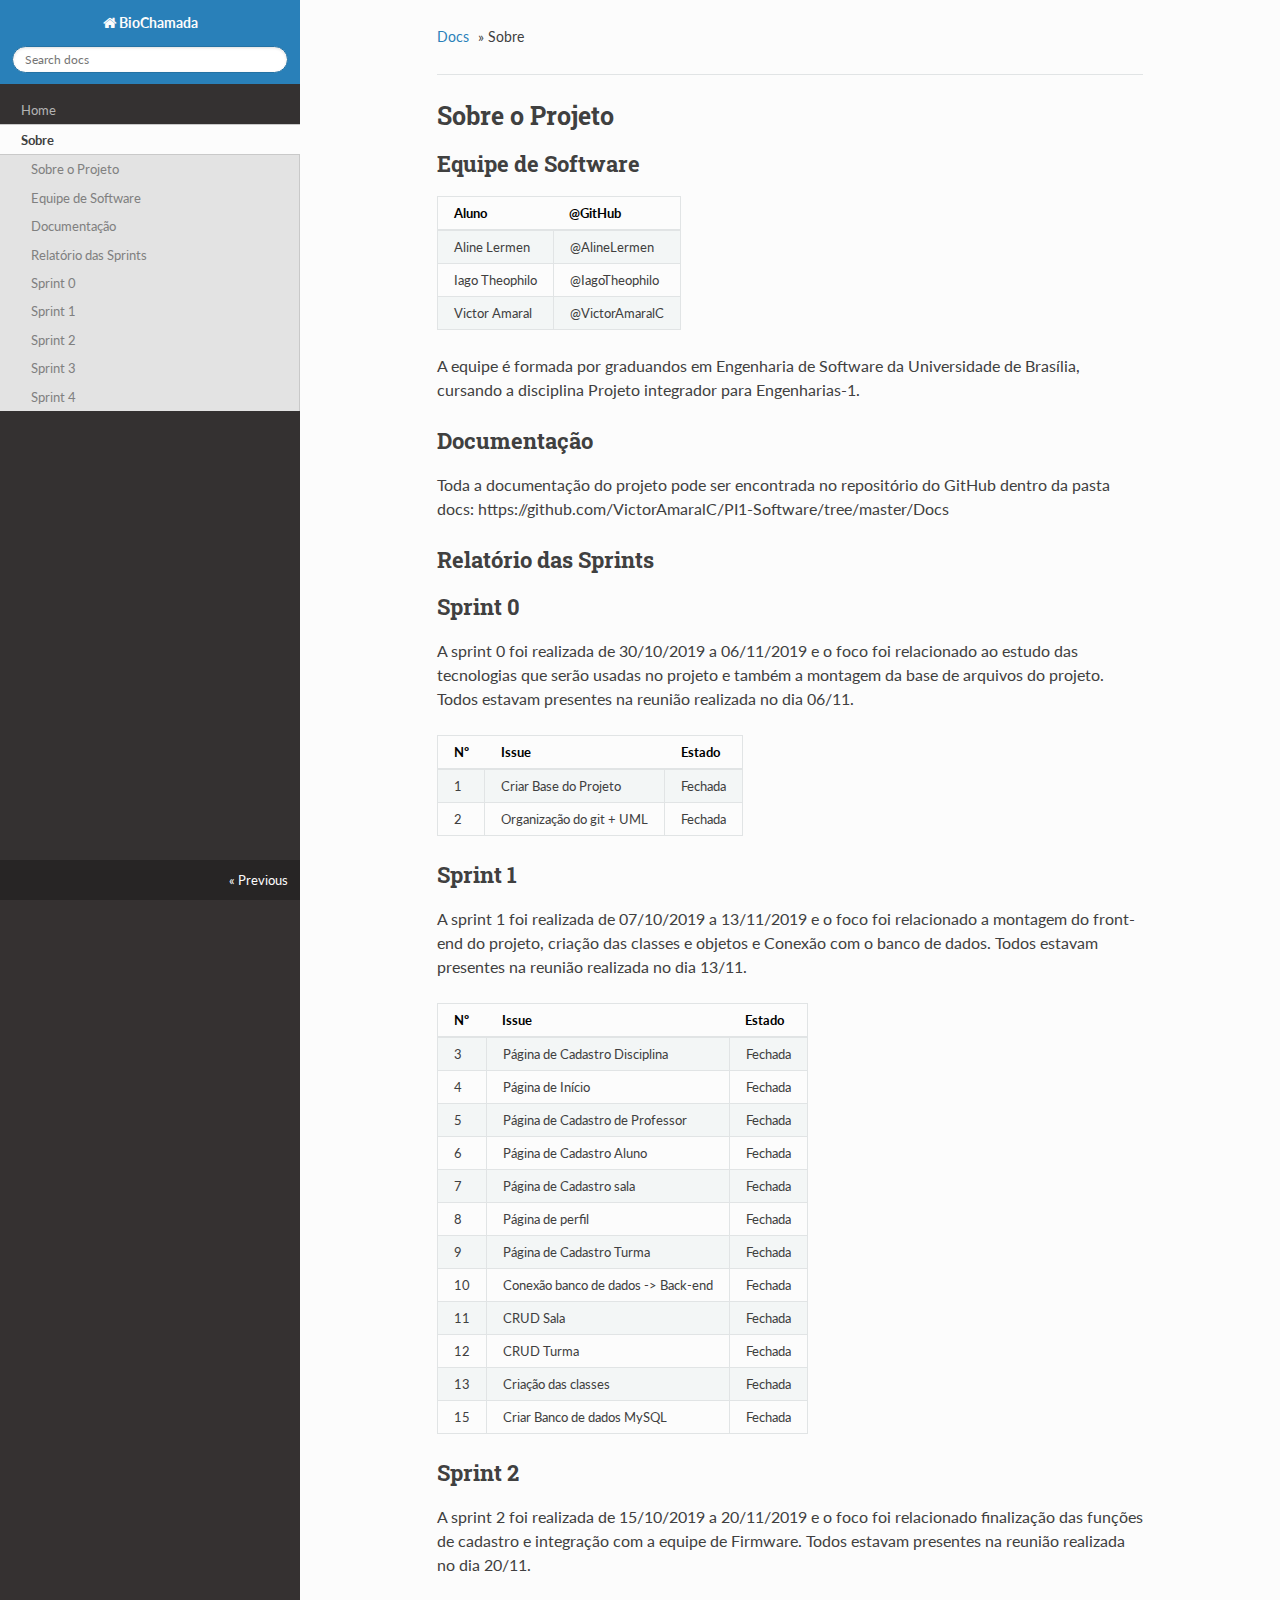
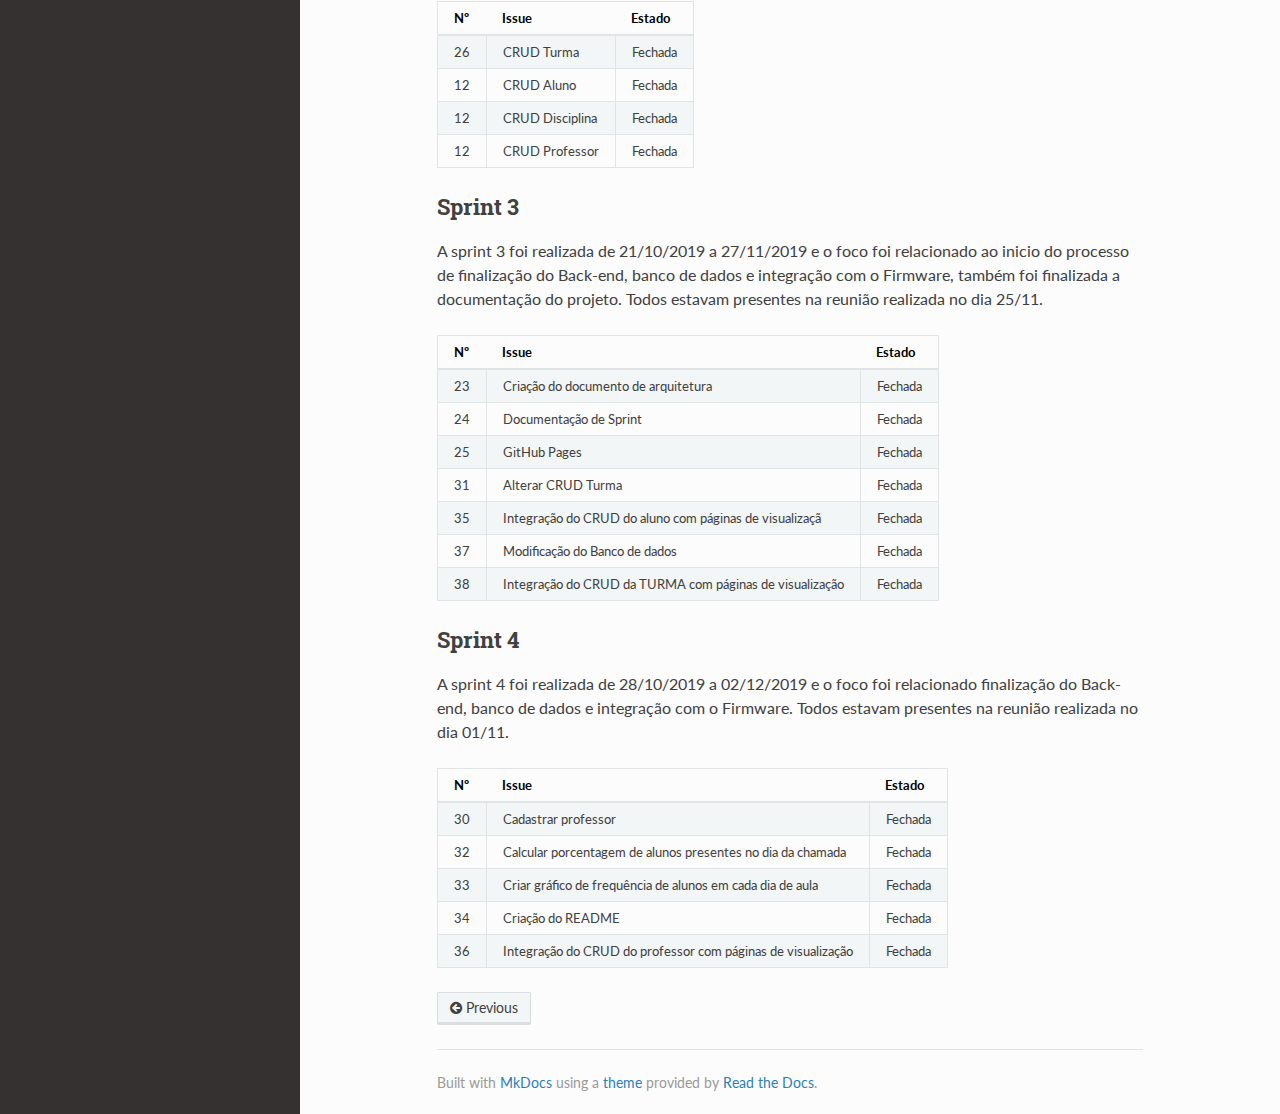
==== commit c808f501: "Atualização da github pages" ====
--- a/gh_pages/site/sobre/index.html
+++ b/gh_pages/site/sobre/index.html
@@ -3,28 +3,31 @@
 <!--[if gt IE 8]><!--> <html class="no-js" lang="en" > <!--<![endif]-->
 <head>
   <meta charset="utf-8">
-  <meta http-equiv="X-UA-Compatible" content="IE=edge">
   <meta name="viewport" content="width=device-width, initial-scale=1.0">
   
-  
+  <title>Sobre - BioChamada</title>
+  
+
   <link rel="shortcut icon" href="../img/favicon.ico">
-  <title>Sobre - BioChamada</title>
+
+  
   <link href='https://fonts.googleapis.com/css?family=Lato:400,700|Roboto+Slab:400,700|Inconsolata:400,700' rel='stylesheet' type='text/css'>
 
   <link rel="stylesheet" href="../css/theme.css" type="text/css" />
   <link rel="stylesheet" href="../css/theme_extra.css" type="text/css" />
   <link rel="stylesheet" href="../css/highlight.css">
+
   
   <script>
     // Current page data
     var mkdocs_page_name = "Sobre";
-    var mkdocs_page_input_path = "sobre.md";
-    var mkdocs_page_url = "/sobre/";
   </script>
   
   <script src="../js/jquery-2.1.1.min.js"></script>
   <script src="../js/modernizr-2.8.3.min.js"></script>
-  <script type="text/javascript" src="../js/highlight.pack.js"></script> 
+  <script type="text/javascript" src="../js/highlight.pack.js"></script>
+  <script src="../js/theme.js"></script> 
+
   
 </head>
 
@@ -44,42 +47,44 @@
       </div>
 
       <div class="wy-menu wy-menu-vertical" data-spy="affix" role="navigation" aria-label="main navigation">
-	<ul class="current">
-	  
+        <ul class="current">
           
-            <li class="toctree-l1">
-		
-    <a class="" href="..">Home</a>
-	    </li>
+            <li>
+    <li class="toctree-l1 ">
+        <a class="" href="..">Home</a>
+        
+    </li>
+<li>
           
-            <li class="toctree-l1 current">
-		
-    <a class="current" href="./">Sobre</a>
-    <ul class="subnav">
+            <li>
+    <li class="toctree-l1 current">
+        <a class="current" href="./">Sobre</a>
+        
+            <ul>
             
-    <li class="toctree-l2"><a href="#sobre-o-projeto">Sobre o Projeto</a></li>
-    
-        <ul>
+                <li class="toctree-l3"><a href="#sobre-o-projeto">Sobre o Projeto</a></li>
+                
+                    <li><a class="toctree-l4" href="#equipe-de-software">Equipe de Software</a></li>
+                
+                    <li><a class="toctree-l4" href="#documentacao">Documentação</a></li>
+                
+                    <li><a class="toctree-l4" href="#relatorio-das-sprints">Relatório das Sprints</a></li>
+                
+                    <li><a class="toctree-l4" href="#sprint-0">Sprint 0</a></li>
+                
+                    <li><a class="toctree-l4" href="#sprint-1">Sprint 1</a></li>
+                
+                    <li><a class="toctree-l4" href="#sprint-2">Sprint 2</a></li>
+                
+                    <li><a class="toctree-l4" href="#sprint-3">Sprint 3</a></li>
+                
+                    <li><a class="toctree-l4" href="#sprint-4">Sprint 4</a></li>
+                
+            
+            </ul>
         
-            <li><a class="toctree-l3" href="#equipe-de-software">Equipe de Software</a></li>
-        
-            <li><a class="toctree-l3" href="#documentacao">Documentação</a></li>
-        
-            <li><a class="toctree-l3" href="#relatorio-das-sprints">Relatório das Sprints</a></li>
-        
-            <li><a class="toctree-l3" href="#sprint-0">Sprint 0</a></li>
-        
-            <li><a class="toctree-l3" href="#sprint-1">Sprint 1</a></li>
-        
-            <li><a class="toctree-l3" href="#sprint-2">Sprint 2</a></li>
-        
-            <li><a class="toctree-l3" href="#sprint-3">Sprint 3</a></li>
-        
-        </ul>
-    
-
-    </ul>
-	    </li>
+    </li>
+<li>
           
         </ul>
       </div>
@@ -271,7 +276,7 @@
 </tbody>
 </table>
 <h2 id="sprint-3">Sprint 3</h2>
-<p>A sprint 3 foi realizada de 21/10/2019 a 27/11/2019 e o foco foi relacionado finalização do Back-end, banco de dados e integração com o Firmware, também foi finalizada a documentação do projeto. Todos estavam presentes na reunião realizada no dia 25/11.</p>
+<p>A sprint 3 foi realizada de 21/10/2019 a 27/11/2019 e o foco foi relacionado ao inicio do processo de finalização do Back-end, banco de dados e integração com o Firmware, também foi finalizada a documentação do projeto. Todos estavam presentes na reunião realizada no dia 25/11.</p>
 <table>
 <thead>
 <tr>
@@ -297,16 +302,44 @@
 <td>Fechada</td>
 </tr>
 <tr>
+<td>31</td>
+<td>Alterar CRUD Turma</td>
+<td>Fechada</td>
+</tr>
+<tr>
+<td>35</td>
+<td>Integração do CRUD do aluno com páginas de visualizaçã</td>
+<td>Fechada</td>
+</tr>
+<tr>
+<td>37</td>
+<td>Modificação do Banco de dados</td>
+<td>Fechada</td>
+</tr>
+<tr>
+<td>38</td>
+<td>Integração do CRUD da TURMA com páginas de visualização</td>
+<td>Fechada</td>
+</tr>
+</tbody>
+</table>
+<h2 id="sprint-4">Sprint 4</h2>
+<p>A sprint 4 foi realizada de 28/10/2019 a 02/12/2019 e o foco foi relacionado finalização do Back-end, banco de dados e integração com o Firmware. Todos estavam presentes na reunião realizada no dia 01/11.</p>
+<table>
+<thead>
+<tr>
+<th>Nº</th>
+<th>Issue</th>
+<th>Estado</th>
+</tr>
+</thead>
+<tbody>
+<tr>
 <td>30</td>
 <td>Cadastrar professor</td>
 <td>Fechada</td>
 </tr>
 <tr>
-<td>31</td>
-<td>Alterar CRUD Turma</td>
-<td>Fechada</td>
-</tr>
-<tr>
 <td>32</td>
 <td>Calcular porcentagem de alunos presentes no dia da chamada</td>
 <td>Fechada</td>
@@ -322,23 +355,8 @@
 <td>Fechada</td>
 </tr>
 <tr>
-<td>35</td>
-<td>Integração do CRUD do aluno com páginas de visualizaçã</td>
-<td>Fechada</td>
-</tr>
-<tr>
 <td>36</td>
 <td>Integração do CRUD do professor com páginas de visualização</td>
-<td>Fechada</td>
-</tr>
-<tr>
-<td>37</td>
-<td>Modificação do Banco de dados</td>
-<td>Fechada</td>
-</tr>
-<tr>
-<td>38</td>
-<td>Integração do CRUD da TURMA com páginas de visualização</td>
 <td>Fechada</td>
 </tr>
 </tbody>
@@ -370,10 +388,10 @@
       </div>
 
     </section>
-    
+
   </div>
 
-  <div class="rst-versions" role="note" style="cursor: pointer">
+<div class="rst-versions" role="note" style="cursor: pointer">
     <span class="rst-current-version" data-toggle="rst-current-version">
       
       
@@ -382,7 +400,6 @@
       
     </span>
 </div>
-    <script src="../js/theme.js"></script>
 
 </body>
 </html>
--- a/gh_pages/site/css/theme.css
+++ b/gh_pages/site/css/theme.css
@@ -3,7 +3,7 @@
  * theme. To aid upgradability this file should *not* be edited.
  * modifications we need should be included in theme_extra.css.
  *
- * https://github.com/rtfd/readthedocs.org/blob/master/readthedocs/core/static/core/css/theme.css
+ * https://github.com/rtfd/readthedocs.org/blob/master/media/css/sphinx_rtd_theme.css
  */
 
 *{-webkit-box-sizing:border-box;-moz-box-sizing:border-box;box-sizing:border-box}article,aside,details,figcaption,figure,footer,header,hgroup,nav,section{display:block}audio,canvas,video{display:inline-block;*display:inline;*zoom:1}audio:not([controls]){display:none}[hidden]{display:none}*{-webkit-box-sizing:border-box;-moz-box-sizing:border-box;box-sizing:border-box}html{font-size:100%;-webkit-text-size-adjust:100%;-ms-text-size-adjust:100%}body{margin:0}a:hover,a:active{outline:0}abbr[title]{border-bottom:1px dotted}b,strong{font-weight:bold}blockquote{margin:0}dfn{font-style:italic}ins{background:#ff9;color:#000;text-decoration:none}mark{background:#ff0;color:#000;font-style:italic;font-weight:bold}pre,code,.rst-content tt,kbd,samp{font-family:monospace,serif;_font-family:"courier new",monospace;font-size:1em}pre{white-space:pre}q{quotes:none}q:before,q:after{content:"";content:none}small{font-size:85%}sub,sup{font-size:75%;line-height:0;position:relative;vertical-align:baseline}sup{top:-0.5em}sub{bottom:-0.25em}ul,ol,dl{margin:0;padding:0;list-style:none;list-style-image:none}li{list-style:none}dd{margin:0}img{border:0;-ms-interpolation-mode:bicubic;vertical-align:middle;max-width:100%}svg:not(:root){overflow:hidden}figure{margin:0}form{margin:0}fieldset{border:0;margin:0;padding:0}label{cursor:pointer}legend{border:0;*margin-left:-7px;padding:0;white-space:normal}button,input,select,textarea{font-size:100%;margin:0;vertical-align:baseline;*vertical-align:middle}button,input{line-height:normal}button,input[type="button"],input[type="reset"],input[type="submit"]{cursor:pointer;-webkit-appearance:button;*overflow:visible}button[disabled],input[disabled]{cursor:default}input[type="checkbox"],input[type="radio"]{box-sizing:border-box;padding:0;*width:13px;*height:13px}input[type="search"]{-webkit-appearance:textfield;-moz-box-sizing:content-box;-webkit-box-sizing:content-box;box-sizing:content-box}input[type="search"]::-webkit-search-decoration,input[type="search"]::-webkit-search-cancel-button{-webkit-appearance:none}button::-moz-focus-inner,input::-moz-focus-inner{border:0;padding:0}textarea{overflow:auto;vertical-align:top;resize:vertical}table{border-collapse:collapse;border-spacing:0}td{vertical-align:top}.chromeframe{margin:0.2em 0;background:#ccc;color:#000;padding:0.2em 0}.ir{display:block;border:0;text-indent:-999em;overflow:hidden;background-color:transparent;background-repeat:no-repeat;text-align:left;direction:ltr;*line-height:0}.ir br{display:none}.hidden{display:none !important;visibility:hidden}.visuallyhidden{border:0;clip:rect(0 0 0 0);height:1px;margin:-1px;overflow:hidden;padding:0;position:absolute;width:1px}.visuallyhidden.focusable:active,.visuallyhidden.focusable:focus{clip:auto;height:auto;margin:0;overflow:visible;position:static;width:auto}.invisible{visibility:hidden}.relative{position:relative}big,small{font-size:100%}@media print{html,body,section{background:none !important}*{box-shadow:none !important;text-shadow:none !important;filter:none !important;-ms-filter:none !important}a,a:visited{text-decoration:underline}.ir a:after,a[href^="javascript:"]:after,a[href^="#"]:after{content:""}pre,blockquote{page-break-inside:avoid}thead{display:table-header-group}tr,img{page-break-inside:avoid}img{max-width:100% !important}@page{margin:0.5cm}p,h2,h3{orphans:3;widows:3}h2,h3{page-break-after:avoid}}.fa:before,.rst-content .admonition-title:before,.rst-content h1 .headerlink:before,.rst-content h2 .headerlink:before,.rst-content h3 .headerlink:before,.rst-content h4 .headerlink:before,.rst-content h5 .headerlink:before,.rst-content h6 .headerlink:before,.rst-content dl dt .headerlink:before,.icon:before,.wy-dropdown .caret:before,.wy-inline-validate.wy-inline-validate-success .wy-input-context:before,.wy-inline-validate.wy-inline-validate-danger .wy-input-context:before,.wy-inline-validate.wy-inline-validate-warning .wy-input-context:before,.wy-inline-validate.wy-inline-validate-info .wy-input-context:before,.wy-alert,.rst-content .note,.rst-content .attention,.rst-content .caution,.rst-content .danger,.rst-content .error,.rst-content .hint,.rst-content .important,.rst-content .tip,.rst-content .warning,.rst-content .seealso,.rst-content .admonition-todo,.btn,input[type="text"],input[type="password"],input[type="email"],input[type="url"],input[type="date"],input[type="month"],input[type="time"],input[type="datetime"],input[type="datetime-local"],input[type="week"],input[type="number"],input[type="search"],input[type="tel"],input[type="color"],select,textarea,.wy-menu-vertical li.on a,.wy-menu-vertical li.current>a,.wy-side-nav-search>a,.wy-side-nav-search .wy-dropdown>a,.wy-nav-top a{-webkit-font-smoothing:antialiased}.clearfix{*zoom:1}.clearfix:before,.clearfix:after{display:table;content:""}.clearfix:after{clear:both}/*!
--- a/gh_pages/site/css/theme_extra.css
+++ b/gh_pages/site/css/theme_extra.css
@@ -1,3 +1,15 @@
+/*
+ * Tweak the overal size to better match RTD.
+ */
+body {
+    font-size: 90%;
+}
+
+h3, h4, h5, h6 {
+    color: #2980b9;
+    font-weight: 300
+}
+
 /*
  * Sphinx doesn't have support for section dividers like we do in
  * MkDocs, this styles the section titles in the nav
@@ -22,25 +34,10 @@
  * area doesn't scroll.
  *
  * https://github.com/mkdocs/mkdocs/pull/202
- *
- * Builds upon pull 202 https://github.com/mkdocs/mkdocs/pull/202
- * to make toc scrollbar end before navigations buttons to not be overlapping.
  */
 .wy-nav-side {
-    height: calc(100% - 45px);
+    height: 100%;
     overflow-y: auto;
-    min-height: 0;
-}
-
-.rst-versions{
-    border-top: 0;
-    height: 45px;
-}
-
-@media screen and (max-width: 768px) {
-    .wy-nav-side {
-        height: 100%;
-    }
 }
 
 /*
@@ -54,48 +51,22 @@
 }
 
 /*
+ * Fix wrapping in the code highlighting
+ *
+ * https://github.com/mkdocs/mkdocs/issues/233
+ */
+code {
+    white-space: pre;
+}
+
+/*
  * Wrap inline code samples otherwise they shoot of the side and
  * can't be read at all.
  *
  * https://github.com/mkdocs/mkdocs/issues/313
- * https://github.com/mkdocs/mkdocs/issues/233
- * https://github.com/mkdocs/mkdocs/issues/834
  */
-code {
-    white-space: pre-wrap;
+p code {
     word-wrap: break-word;
-    padding: 2px 5px;
-}
-
-/**
- * Make code blocks display as blocks and give them the appropriate
- * font size and padding.
- *
- * https://github.com/mkdocs/mkdocs/issues/855
- * https://github.com/mkdocs/mkdocs/issues/834
- * https://github.com/mkdocs/mkdocs/issues/233
- */
-pre code {
-  white-space: pre;
-  word-wrap: normal;
-  display: block;
-  padding: 12px;
-  font-size: 12px;
-}
-
-/*
- * Fix link colors when the link text is inline code.
- *
- * https://github.com/mkdocs/mkdocs/issues/718
- */
-a code {
-    color: #2980B9;
-}
-a:hover code {
-    color: #3091d1;
-}
-a:visited code {
-    color: #9B59B6;
 }
 
 /*
@@ -105,7 +76,7 @@
  *
  * https://github.com/mkdocs/mkdocs/issues/411
  */
-pre .cs, pre .c {
+code.cs, code.c {
     font-weight: inherit;
     font-style: inherit;
 }
@@ -128,20 +99,21 @@
  * Additions specific to the search functionality provided by MkDocs
  */
 
-.search-results article {
+#mkdocs-search-results article h3
+{
     margin-top: 23px;
     border-top: 1px solid #E1E4E5;
     padding-top: 24px;
 }
 
-.search-results article:first-child {
+#mkdocs-search-results article:first-child h3 {
     border-top: none;
 }
 
-form .search-query {
+#mkdocs-search-query{
     width: 100%;
     border-radius: 50px;
-    padding: 6px 12px;  /* csslint allow: box-model */
+    padding: 6px 12px;
     border-color: #D1D4D5;
 }
 
@@ -152,42 +124,3 @@
 .wy-menu-vertical li ul.subnav ul.subnav{
     padding-left: 1em;
 }
-
-.wy-menu-vertical .subnav li.current > a {
-    padding-left: 2.42em;
-}
-.wy-menu-vertical .subnav li.current > ul li a {
-    padding-left: 3.23em;
-}
-
-/*
- * Improve inline code blocks within admonitions.
- *
- * https://github.com/mkdocs/mkdocs/issues/656
- */
- .admonition code {
-  color: #404040;
-  border: 1px solid #c7c9cb;
-  border: 1px solid rgba(0, 0, 0, 0.2);
-  background: #f8fbfd;
-  background: rgba(255, 255, 255, 0.7);
-}
-
-/*
- * Account for wide tables which go off the side.
- * Override borders to avoid wierdness on narrow tables.
- * 
- * https://github.com/mkdocs/mkdocs/issues/834
- * https://github.com/mkdocs/mkdocs/pull/1034
- */
-.rst-content .section .docutils {
-    width: 100%;
-    overflow: auto;
-    display: block;
-    border: none;
-}
-
-td, th {
-   border: 1px solid #e1e4e5 !important; /* csslint allow: important */
-   border-collapse: collapse;
-}
--- a/gh_pages/site/css/highlight.css
+++ b/gh_pages/site/css/highlight.css
@@ -8,6 +8,7 @@
 .hljs {
   display: block;
   overflow-x: auto;
+  padding: 0.5em;
   color: #333;
   -webkit-text-size-adjust: none;
 }
